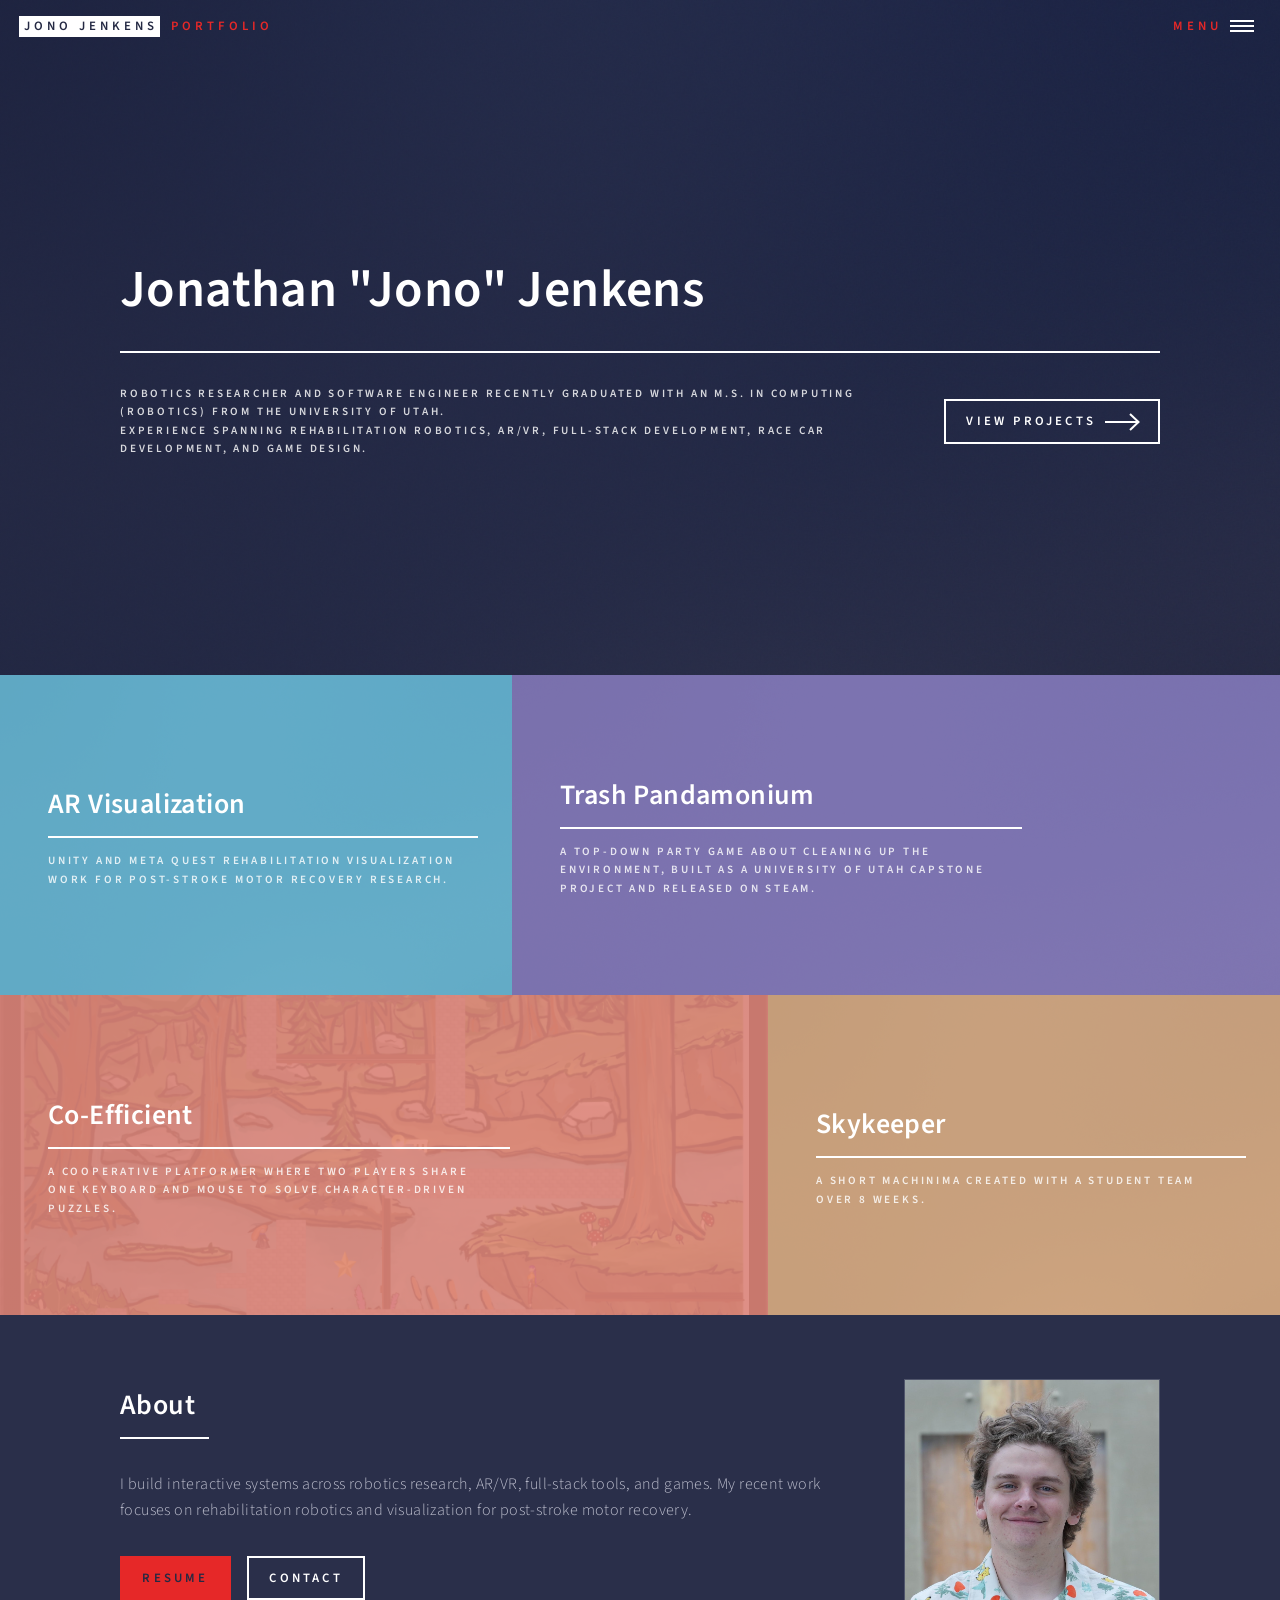
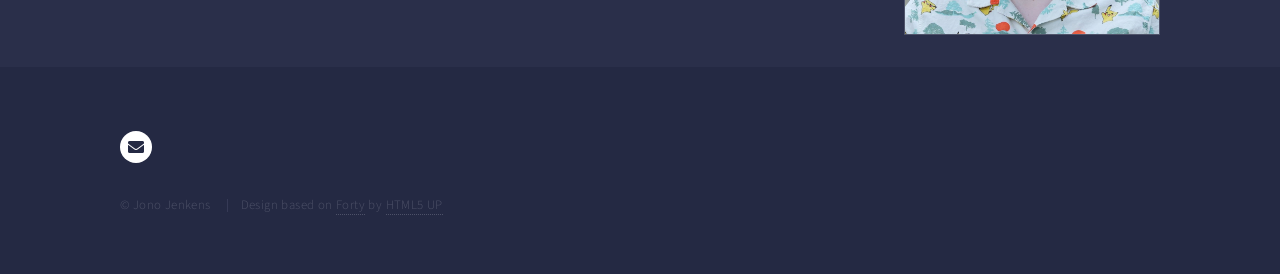
==== index.html @ bcf5986f "Maybe Github Pages will work now" ====
<!DOCTYPE HTML>
<!--
    Forty by HTML5 UP
    html5up.net | @ajlkn
    Free for personal and commercial use under the CCA 3.0 license (html5up.net/license)
-->
<html>
    <head>
        <title>Jono Jenkens</title>
        <meta charset="utf-8" />
        <meta name="viewport" content="width=device-width, initial-scale=1, user-scalable=no" />
        <link rel="stylesheet" href="assets/css/main.css" />
        <link rel="stylesheet" href="css/style.css" />
        <noscript><link rel="stylesheet" href="assets/css/noscript.css" /></noscript>
    </head>
    <body class="is-preload">
        <div id="wrapper">
            <div data-include="partials/header.html" data-header-class="alt"></div>

            <section id="banner" class="major">
                <div class="inner">
                    <header class="major">
                        <h1>Jonathan "Jono" Jenkens</h1>
                    </header>
                    <div class="content">
                        <p>
                            Robotics researcher and software engineer recently graduated with an M.S. in Computing (Robotics) from the University of Utah.<br />
                            Experience spanning rehabilitation robotics, AR/VR, full-stack development, race car development, and game design.
                        </p>
                        <ul class="actions">
                            <li><a href="#one" class="button next scrolly">View Projects</a></li>
                        </ul>
                    </div>
                </div>
            </section>

            <div id="main">
                <section id="one" class="tiles">
                    <article>
                        <span class="image">
                            <img src="images/banner.jpg" alt="" />
                        </span>
                        <header class="major">
                            <h3><a href="projects/ar-visualization.html" class="link">AR Visualization</a></h3>
                            <p>Unity and Meta Quest rehabilitation visualization work for post-stroke motor recovery research.</p>
                        </header>
                    </article>
                    <article>
                        <span class="image">
                            <img src="images/banner.jpg" alt="" />
                        </span>
                        <header class="major">
                            <h3><a href="projects/trash-pandamonium.html" class="link">Trash Pandamonium</a></h3>
                            <p>A top-down party game about cleaning up the environment, built as a University of Utah capstone project and released on Steam.</p>
                        </header>
                    </article>
                    <article>
                        <span class="image">
                            <img src="images/projects/coefficient/forest_level.png" alt="" />
                        </span>
                        <header class="major">
                            <h3><a href="projects/co-efficient.html" class="link">Co-Efficient</a></h3>
                            <p>A cooperative platformer where two players share one keyboard and mouse to solve character-driven puzzles.</p>
                        </header>
                    </article>
                    <article>
                        <span class="image">
                            <img src="images/banner.jpg" alt="" />
                        </span>
                        <header class="major">
                            <h3><a href="projects/skykeeper.html" class="link">Skykeeper</a></h3>
                            <p>A short machinima created with a student team over 8 weeks.</p>
                        </header>
                    </article>
                </section>

                <section id="two">
                    <div class="inner">
                        <div class="about-intro">
                            <div>
                                <header class="major">
                                    <h2>About</h2>
                                </header>
                                <p>
                                    I build interactive systems across robotics research, AR/VR, full-stack tools, and games.
                                    My recent work focuses on rehabilitation robotics and visualization for post-stroke motor recovery.
                                </p>
                                <ul class="actions">
                                    <li><a href="resume.html" class="button primary">Resume</a></li>
                                    <li><a href="mailto:jono@jenkens.us" class="button">Contact</a></li>
                                </ul>
                            </div>
                            <span class="about-photo">
                                <img src="images/headshot.jpg" alt="Jonathan Jono Jenkens" />
                            </span>
                        </div>
                    </div>
                </section>
            </div>

            <div data-include="partials/footer.html"></div>
        </div>

        <script src="js/includes.js"></script>
    </body>
</html>
---- assets/css/main.css ----
@import url(fontawesome-all.min.css);
@import url("https://fonts.googleapis.com/css?family=Source+Sans+Pro:300,300italic,600,600italic");

/*
	Forty by HTML5 UP
	html5up.net | @ajlkn
	Free for personal and commercial use under the CCA 3.0 license (html5up.net/license)
*/

html, body, div, span, applet, object,
iframe, h1, h2, h3, h4, h5, h6, p, blockquote,
pre, a, abbr, acronym, address, big, cite,
code, del, dfn, em, img, ins, kbd, q, s, samp,
small, strike, strong, sub, sup, tt, var, b,
u, i, center, dl, dt, dd, ol, ul, li, fieldset,
form, label, legend, table, caption, tbody,
tfoot, thead, tr, th, td, article, aside,
canvas, details, embed, figure, figcaption,
footer, header, hgroup, menu, nav, output, ruby,
section, summary, time, mark, audio, video {
	margin: 0;
	padding: 0;
	border: 0;
	font-size: 100%;
	font: inherit;
	vertical-align: baseline;}

article, aside, details, figcaption, figure,
footer, header, hgroup, menu, nav, section {
	display: block;}

body {
	line-height: 1;
}

ol, ul {
	list-style: none;
}

blockquote, q {
	quotes: none;
}

	blockquote:before, blockquote:after, q:before, q:after {
		content: '';
		content: none;
	}

table {
	border-collapse: collapse;
	border-spacing: 0;
}

body {
	-webkit-text-size-adjust: none;
}

mark {
	background-color: transparent;
	color: inherit;
}

input::-moz-focus-inner {
	border: 0;
	padding: 0;
}

input, select, textarea {
	-moz-appearance: none;
	-webkit-appearance: none;
	-ms-appearance: none;
	appearance: none;
}

/* Basic */

	@-ms-viewport {
		width: device-width;
	}

	body {
		-ms-overflow-style: scrollbar;
	}

	@media screen and (max-width: 480px) {

		html, body {
			min-width: 320px;
		}

	}

	html {
		box-sizing: border-box;
	}

	*, *:before, *:after {
		box-sizing: inherit;
	}

	body {
		background: #242943;
	}

		body.is-preload *, body.is-preload *:before, body.is-preload *:after {
			-moz-animation: none !important;
			-webkit-animation: none !important;
			-ms-animation: none !important;
			animation: none !important;
			-moz-transition: none !important;
			-webkit-transition: none !important;
			-ms-transition: none !important;
			transition: none !important;
		}

/* Type */

	body, input, select, textarea {
		color: #ffffff;
		font-family: "Source Sans Pro", Helvetica, sans-serif;
		font-size: 17pt;
		font-weight: 300;
		letter-spacing: 0.025em;
		line-height: 1.65;
	}

		@media screen and (max-width: 1680px) {

			body, input, select, textarea {
				font-size: 14pt;
			}

		}

		@media screen and (max-width: 1280px) {

			body, input, select, textarea {
				font-size: 12pt;
			}

		}

		@media screen and (max-width: 360px) {

			body, input, select, textarea {
				font-size: 11pt;
			}

		}

	a {
		-moz-transition: color 0.2s ease-in-out, border-bottom-color 0.2s ease-in-out;
		-webkit-transition: color 0.2s ease-in-out, border-bottom-color 0.2s ease-in-out;
		-ms-transition: color 0.2s ease-in-out, border-bottom-color 0.2s ease-in-out;
		transition: color 0.2s ease-in-out, border-bottom-color 0.2s ease-in-out;
		border-bottom: dotted 1px;
		color: inherit;
		text-decoration: none;
	}

		a:hover {
			border-bottom-color: transparent;
			color: #9bf1ff !important;
		}

		a:active {
			color: #53e3fb !important;
		}

	strong, b {
		color: #ffffff;
		font-weight: 600;
	}

	em, i {
		font-style: italic;
	}

	p {
		margin: 0 0 2em 0;
	}

	h1, h2, h3, h4, h5, h6 {
		color: #ffffff;
		font-weight: 600;
		line-height: 1.65;
		margin: 0 0 1em 0;
	}

		h1 a, h2 a, h3 a, h4 a, h5 a, h6 a {
			color: inherit;
			border-bottom: 0;
		}

	h1 {
		font-size: 2.5em;
	}

	h2 {
		font-size: 1.75em;
	}

	h3 {
		font-size: 1.35em;
	}

	h4 {
		font-size: 1.1em;
	}

	h5 {
		font-size: 0.9em;
	}

	h6 {
		font-size: 0.7em;
	}

	@media screen and (max-width: 736px) {

		h1 {
			font-size: 2em;
		}

		h2 {
			font-size: 1.5em;
		}

		h3 {
			font-size: 1.25em;
		}

	}

	sub {
		font-size: 0.8em;
		position: relative;
		top: 0.5em;
	}

	sup {
		font-size: 0.8em;
		position: relative;
		top: -0.5em;
	}

	blockquote {
		border-left: solid 4px rgba(212, 212, 255, 0.1);
		font-style: italic;
		margin: 0 0 2em 0;
		padding: 0.5em 0 0.5em 2em;
	}

	code {
		background: rgba(212, 212, 255, 0.035);
		font-family: "Courier New", monospace;
		font-size: 0.9em;
		margin: 0 0.25em;
		padding: 0.25em 0.65em;
	}

	pre {
		-webkit-overflow-scrolling: touch;
		font-family: "Courier New", monospace;
		font-size: 0.9em;
		margin: 0 0 2em 0;
	}

		pre code {
			display: block;
			line-height: 1.75;
			padding: 1em 1.5em;
			overflow-x: auto;
		}

	hr {
		border: 0;
		border-bottom: solid 1px rgba(212, 212, 255, 0.1);
		margin: 2em 0;
	}

		hr.major {
			margin: 3em 0;
		}

	.align-left {
		text-align: left;
	}

	.align-center {
		text-align: center;
	}

	.align-right {
		text-align: right;
	}

/* Row */

	.row {
		display: flex;
		flex-wrap: wrap;
		box-sizing: border-box;
		align-items: stretch;
	}

		.row > * {
			box-sizing: border-box;
		}

		.row.gtr-uniform > * > :last-child {
			margin-bottom: 0;
		}

		.row.aln-left {
			justify-content: flex-start;
		}

		.row.aln-center {
			justify-content: center;
		}

		.row.aln-right {
			justify-content: flex-end;
		}

		.row.aln-top {
			align-items: flex-start;
		}

		.row.aln-middle {
			align-items: center;
		}

		.row.aln-bottom {
			align-items: flex-end;
		}

		.row > .imp {
			order: -1;
		}

		.row > .col-1 {
			width: 8.33333%;
		}

		.row > .off-1 {
			margin-left: 8.33333%;
		}

		.row > .col-2 {
			width: 16.66667%;
		}

		.row > .off-2 {
			margin-left: 16.66667%;
		}

		.row > .col-3 {
			width: 25%;
		}

		.row > .off-3 {
			margin-left: 25%;
		}

		.row > .col-4 {
			width: 33.33333%;
		}

		.row > .off-4 {
			margin-left: 33.33333%;
		}

		.row > .col-5 {
			width: 41.66667%;
		}

		.row > .off-5 {
			margin-left: 41.66667%;
		}

		.row > .col-6 {
			width: 50%;
		}

		.row > .off-6 {
			margin-left: 50%;
		}

		.row > .col-7 {
			width: 58.33333%;
		}

		.row > .off-7 {
			margin-left: 58.33333%;
		}

		.row > .col-8 {
			width: 66.66667%;
		}

		.row > .off-8 {
			margin-left: 66.66667%;
		}

		.row > .col-9 {
			width: 75%;
		}

		.row > .off-9 {
			margin-left: 75%;
		}

		.row > .col-10 {
			width: 83.33333%;
		}

		.row > .off-10 {
			margin-left: 83.33333%;
		}

		.row > .col-11 {
			width: 91.66667%;
		}

		.row > .off-11 {
			margin-left: 91.66667%;
		}

		.row > .col-12 {
			width: 100%;
		}

		.row > .off-12 {
			margin-left: 100%;
		}

		.row.gtr-0 {
			margin-top: 0;
			margin-left: 0em;
		}

			.row.gtr-0 > * {
				padding: 0 0 0 0em;
			}

			.row.gtr-0.gtr-uniform {
				margin-top: 0em;
			}

				.row.gtr-0.gtr-uniform > * {
					padding-top: 0em;
				}

		.row.gtr-25 {
			margin-top: 0;
			margin-left: -0.5em;
		}

			.row.gtr-25 > * {
				padding: 0 0 0 0.5em;
			}

			.row.gtr-25.gtr-uniform {
				margin-top: -0.5em;
			}

				.row.gtr-25.gtr-uniform > * {
					padding-top: 0.5em;
				}

		.row.gtr-50 {
			margin-top: 0;
			margin-left: -1em;
		}

			.row.gtr-50 > * {
				padding: 0 0 0 1em;
			}

			.row.gtr-50.gtr-uniform {
				margin-top: -1em;
			}

				.row.gtr-50.gtr-uniform > * {
					padding-top: 1em;
				}

		.row {
			margin-top: 0;
			margin-left: -2em;
		}

			.row > * {
				padding: 0 0 0 2em;
			}

			.row.gtr-uniform {
				margin-top: -2em;
			}

				.row.gtr-uniform > * {
					padding-top: 2em;
				}

		.row.gtr-150 {
			margin-top: 0;
			margin-left: -3em;
		}

			.row.gtr-150 > * {
				padding: 0 0 0 3em;
			}

			.row.gtr-150.gtr-uniform {
				margin-top: -3em;
			}

				.row.gtr-150.gtr-uniform > * {
					padding-top: 3em;
				}

		.row.gtr-200 {
			margin-top: 0;
			margin-left: -4em;
		}

			.row.gtr-200 > * {
				padding: 0 0 0 4em;
			}

			.row.gtr-200.gtr-uniform {
				margin-top: -4em;
			}

				.row.gtr-200.gtr-uniform > * {
					padding-top: 4em;
				}

		@media screen and (max-width: 1680px) {

			.row {
				display: flex;
				flex-wrap: wrap;
				box-sizing: border-box;
				align-items: stretch;
			}

				.row > * {
					box-sizing: border-box;
				}

				.row.gtr-uniform > * > :last-child {
					margin-bottom: 0;
				}

				.row.aln-left {
					justify-content: flex-start;
				}

				.row.aln-center {
					justify-content: center;
				}

				.row.aln-right {
					justify-content: flex-end;
				}

				.row.aln-top {
					align-items: flex-start;
				}

				.row.aln-middle {
					align-items: center;
				}

				.row.aln-bottom {
					align-items: flex-end;
				}

				.row > .imp-xlarge {
					order: -1;
				}

				.row > .col-1-xlarge {
					width: 8.33333%;
				}

				.row > .off-1-xlarge {
					margin-left: 8.33333%;
				}

				.row > .col-2-xlarge {
					width: 16.66667%;
				}

				.row > .off-2-xlarge {
					margin-left: 16.66667%;
				}

				.row > .col-3-xlarge {
					width: 25%;
				}

				.row > .off-3-xlarge {
					margin-left: 25%;
				}

				.row > .col-4-xlarge {
					width: 33.33333%;
				}

				.row > .off-4-xlarge {
					margin-left: 33.33333%;
				}

				.row > .col-5-xlarge {
					width: 41.66667%;
				}

				.row > .off-5-xlarge {
					margin-left: 41.66667%;
				}

				.row > .col-6-xlarge {
					width: 50%;
				}

				.row > .off-6-xlarge {
					margin-left: 50%;
				}

				.row > .col-7-xlarge {
					width: 58.33333%;
				}

				.row > .off-7-xlarge {
					margin-left: 58.33333%;
				}

				.row > .col-8-xlarge {
					width: 66.66667%;
				}

				.row > .off-8-xlarge {
					margin-left: 66.66667%;
				}

				.row > .col-9-xlarge {
					width: 75%;
				}

				.row > .off-9-xlarge {
					margin-left: 75%;
				}

				.row > .col-10-xlarge {
					width: 83.33333%;
				}

				.row > .off-10-xlarge {
					margin-left: 83.33333%;
				}

				.row > .col-11-xlarge {
					width: 91.66667%;
				}

				.row > .off-11-xlarge {
					margin-left: 91.66667%;
				}

				.row > .col-12-xlarge {
					width: 100%;
				}

				.row > .off-12-xlarge {
					margin-left: 100%;
				}

				.row.gtr-0 {
					margin-top: 0;
					margin-left: 0em;
				}

					.row.gtr-0 > * {
						padding: 0 0 0 0em;
					}

					.row.gtr-0.gtr-uniform {
						margin-top: 0em;
					}

						.row.gtr-0.gtr-uniform > * {
							padding-top: 0em;
						}

				.row.gtr-25 {
					margin-top: 0;
					margin-left: -0.5em;
				}

					.row.gtr-25 > * {
						padding: 0 0 0 0.5em;
					}

					.row.gtr-25.gtr-uniform {
						margin-top: -0.5em;
					}

						.row.gtr-25.gtr-uniform > * {
							padding-top: 0.5em;
						}

				.row.gtr-50 {
					margin-top: 0;
					margin-left: -1em;
				}

					.row.gtr-50 > * {
						padding: 0 0 0 1em;
					}

					.row.gtr-50.gtr-uniform {
						margin-top: -1em;
					}

						.row.gtr-50.gtr-uniform > * {
							padding-top: 1em;
						}

				.row {
					margin-top: 0;
					margin-left: -2em;
				}

					.row > * {
						padding: 0 0 0 2em;
					}

					.row.gtr-uniform {
						margin-top: -2em;
					}

						.row.gtr-uniform > * {
							padding-top: 2em;
						}

				.row.gtr-150 {
					margin-top: 0;
					margin-left: -3em;
				}

					.row.gtr-150 > * {
						padding: 0 0 0 3em;
					}

					.row.gtr-150.gtr-uniform {
						margin-top: -3em;
					}

						.row.gtr-150.gtr-uniform > * {
							padding-top: 3em;
						}

				.row.gtr-200 {
					margin-top: 0;
					margin-left: -4em;
				}

					.row.gtr-200 > * {
						padding: 0 0 0 4em;
					}

					.row.gtr-200.gtr-uniform {
						margin-top: -4em;
					}

						.row.gtr-200.gtr-uniform > * {
							padding-top: 4em;
						}

		}

		@media screen and (max-width: 1280px) {

			.row {
				display: flex;
				flex-wrap: wrap;
				box-sizing: border-box;
				align-items: stretch;
			}

				.row > * {
					box-sizing: border-box;
				}

				.row.gtr-uniform > * > :last-child {
					margin-bottom: 0;
				}

				.row.aln-left {
					justify-content: flex-start;
				}

				.row.aln-center {
					justify-content: center;
				}

				.row.aln-right {
					justify-content: flex-end;
				}

				.row.aln-top {
					align-items: flex-start;
				}

				.row.aln-middle {
					align-items: center;
				}

				.row.aln-bottom {
					align-items: flex-end;
				}

				.row > .imp-large {
					order: -1;
				}

				.row > .col-1-large {
					width: 8.33333%;
				}

				.row > .off-1-large {
					margin-left: 8.33333%;
				}

				.row > .col-2-large {
					width: 16.66667%;
				}

				.row > .off-2-large {
					margin-left: 16.66667%;
				}

				.row > .col-3-large {
					width: 25%;
				}

				.row > .off-3-large {
					margin-left: 25%;
				}

				.row > .col-4-large {
					width: 33.33333%;
				}

				.row > .off-4-large {
					margin-left: 33.33333%;
				}

				.row > .col-5-large {
					width: 41.66667%;
				}

				.row > .off-5-large {
					margin-left: 41.66667%;
				}

				.row > .col-6-large {
					width: 50%;
				}

				.row > .off-6-large {
					margin-left: 50%;
				}

				.row > .col-7-large {
					width: 58.33333%;
				}

				.row > .off-7-large {
					margin-left: 58.33333%;
				}

				.row > .col-8-large {
					width: 66.66667%;
				}

				.row > .off-8-large {
					margin-left: 66.66667%;
				}

				.row > .col-9-large {
					width: 75%;
				}

				.row > .off-9-large {
					margin-left: 75%;
				}

				.row > .col-10-large {
					width: 83.33333%;
				}

				.row > .off-10-large {
					margin-left: 83.33333%;
				}

				.row > .col-11-large {
					width: 91.66667%;
				}

				.row > .off-11-large {
					margin-left: 91.66667%;
				}

				.row > .col-12-large {
					width: 100%;
				}

				.row > .off-12-large {
					margin-left: 100%;
				}

				.row.gtr-0 {
					margin-top: 0;
					margin-left: 0em;
				}

					.row.gtr-0 > * {
						padding: 0 0 0 0em;
					}

					.row.gtr-0.gtr-uniform {
						margin-top: 0em;
					}

						.row.gtr-0.gtr-uniform > * {
							padding-top: 0em;
						}

				.row.gtr-25 {
					margin-top: 0;
					margin-left: -0.375em;
				}

					.row.gtr-25 > * {
						padding: 0 0 0 0.375em;
					}

					.row.gtr-25.gtr-uniform {
						margin-top: -0.375em;
					}

						.row.gtr-25.gtr-uniform > * {
							padding-top: 0.375em;
						}

				.row.gtr-50 {
					margin-top: 0;
					margin-left: -0.75em;
				}

					.row.gtr-50 > * {
						padding: 0 0 0 0.75em;
					}

					.row.gtr-50.gtr-uniform {
						margin-top: -0.75em;
					}

						.row.gtr-50.gtr-uniform > * {
							padding-top: 0.75em;
						}

				.row {
					margin-top: 0;
					margin-left: -1.5em;
				}

					.row > * {
						padding: 0 0 0 1.5em;
					}

					.row.gtr-uniform {
						margin-top: -1.5em;
					}

						.row.gtr-uniform > * {
							padding-top: 1.5em;
						}

				.row.gtr-150 {
					margin-top: 0;
					margin-left: -2.25em;
				}

					.row.gtr-150 > * {
						padding: 0 0 0 2.25em;
					}

					.row.gtr-150.gtr-uniform {
						margin-top: -2.25em;
					}

						.row.gtr-150.gtr-uniform > * {
							padding-top: 2.25em;
						}

				.row.gtr-200 {
					margin-top: 0;
					margin-left: -3em;
				}

					.row.gtr-200 > * {
						padding: 0 0 0 3em;
					}

					.row.gtr-200.gtr-uniform {
						margin-top: -3em;
					}

						.row.gtr-200.gtr-uniform > * {
							padding-top: 3em;
						}

		}

		@media screen and (max-width: 980px) {

			.row {
				display: flex;
				flex-wrap: wrap;
				box-sizing: border-box;
				align-items: stretch;
			}

				.row > * {
					box-sizing: border-box;
				}

				.row.gtr-uniform > * > :last-child {
					margin-bottom: 0;
				}

				.row.aln-left {
					justify-content: flex-start;
				}

				.row.aln-center {
					justify-content: center;
				}

				.row.aln-right {
					justify-content: flex-end;
				}

				.row.aln-top {
					align-items: flex-start;
				}

				.row.aln-middle {
					align-items: center;
				}

				.row.aln-bottom {
					align-items: flex-end;
				}

				.row > .imp-medium {
					order: -1;
				}

				.row > .col-1-medium {
					width: 8.33333%;
				}

				.row > .off-1-medium {
					margin-left: 8.33333%;
				}

				.row > .col-2-medium {
					width: 16.66667%;
				}

				.row > .off-2-medium {
					margin-left: 16.66667%;
				}

				.row > .col-3-medium {
					width: 25%;
				}

				.row > .off-3-medium {
					margin-left: 25%;
				}

				.row > .col-4-medium {
					width: 33.33333%;
				}

				.row > .off-4-medium {
					margin-left: 33.33333%;
				}

				.row > .col-5-medium {
					width: 41.66667%;
				}

				.row > .off-5-medium {
					margin-left: 41.66667%;
				}

				.row > .col-6-medium {
					width: 50%;
				}

				.row > .off-6-medium {
					margin-left: 50%;
				}

				.row > .col-7-medium {
					width: 58.33333%;
				}

				.row > .off-7-medium {
					margin-left: 58.33333%;
				}

				.row > .col-8-medium {
					width: 66.66667%;
				}

				.row > .off-8-medium {
					margin-left: 66.66667%;
				}

				.row > .col-9-medium {
					width: 75%;
				}

				.row > .off-9-medium {
					margin-left: 75%;
				}

				.row > .col-10-medium {
					width: 83.33333%;
				}

				.row > .off-10-medium {
					margin-left: 83.33333%;
				}

				.row > .col-11-medium {
					width: 91.66667%;
				}

				.row > .off-11-medium {
					margin-left: 91.66667%;
				}

				.row > .col-12-medium {
					width: 100%;
				}

				.row > .off-12-medium {
					margin-left: 100%;
				}

				.row.gtr-0 {
					margin-top: 0;
					margin-left: 0em;
				}

					.row.gtr-0 > * {
						padding: 0 0 0 0em;
					}

					.row.gtr-0.gtr-uniform {
						margin-top: 0em;
					}

						.row.gtr-0.gtr-uniform > * {
							padding-top: 0em;
						}

				.row.gtr-25 {
					margin-top: 0;
					margin-left: -0.375em;
				}

					.row.gtr-25 > * {
						padding: 0 0 0 0.375em;
					}

					.row.gtr-25.gtr-uniform {
						margin-top: -0.375em;
					}

						.row.gtr-25.gtr-uniform > * {
							padding-top: 0.375em;
						}

				.row.gtr-50 {
					margin-top: 0;
					margin-left: -0.75em;
				}

					.row.gtr-50 > * {
						padding: 0 0 0 0.75em;
					}

					.row.gtr-50.gtr-uniform {
						margin-top: -0.75em;
					}

						.row.gtr-50.gtr-uniform > * {
							padding-top: 0.75em;
						}

				.row {
					margin-top: 0;
					margin-left: -1.5em;
				}

					.row > * {
						padding: 0 0 0 1.5em;
					}

					.row.gtr-uniform {
						margin-top: -1.5em;
					}

						.row.gtr-uniform > * {
							padding-top: 1.5em;
						}

				.row.gtr-150 {
					margin-top: 0;
					margin-left: -2.25em;
				}

					.row.gtr-150 > * {
						padding: 0 0 0 2.25em;
					}

					.row.gtr-150.gtr-uniform {
						margin-top: -2.25em;
					}

						.row.gtr-150.gtr-uniform > * {
							padding-top: 2.25em;
						}

				.row.gtr-200 {
					margin-top: 0;
					margin-left: -3em;
				}

					.row.gtr-200 > * {
						padding: 0 0 0 3em;
					}

					.row.gtr-200.gtr-uniform {
						margin-top: -3em;
					}

						.row.gtr-200.gtr-uniform > * {
							padding-top: 3em;
						}

		}

		@media screen and (max-width: 736px) {

			.row {
				display: flex;
				flex-wrap: wrap;
				box-sizing: border-box;
				align-items: stretch;
			}

				.row > * {
					box-sizing: border-box;
				}

				.row.gtr-uniform > * > :last-child {
					margin-bottom: 0;
				}

				.row.aln-left {
					justify-content: flex-start;
				}

				.row.aln-center {
					justify-content: center;
				}

				.row.aln-right {
					justify-content: flex-end;
				}

				.row.aln-top {
					align-items: flex-start;
				}

				.row.aln-middle {
					align-items: center;
				}

				.row.aln-bottom {
					align-items: flex-end;
				}

				.row > .imp-small {
					order: -1;
				}

				.row > .col-1-small {
					width: 8.33333%;
				}

				.row > .off-1-small {
					margin-left: 8.33333%;
				}

				.row > .col-2-small {
					width: 16.66667%;
				}

				.row > .off-2-small {
					margin-left: 16.66667%;
				}

				.row > .col-3-small {
					width: 25%;
				}

				.row > .off-3-small {
					margin-left: 25%;
				}

				.row > .col-4-small {
					width: 33.33333%;
				}

				.row > .off-4-small {
					margin-left: 33.33333%;
				}

				.row > .col-5-small {
					width: 41.66667%;
				}

				.row > .off-5-small {
					margin-left: 41.66667%;
				}

				.row > .col-6-small {
					width: 50%;
				}

				.row > .off-6-small {
					margin-left: 50%;
				}

				.row > .col-7-small {
					width: 58.33333%;
				}

				.row > .off-7-small {
					margin-left: 58.33333%;
				}

				.row > .col-8-small {
					width: 66.66667%;
				}

				.row > .off-8-small {
					margin-left: 66.66667%;
				}

				.row > .col-9-small {
					width: 75%;
				}

				.row > .off-9-small {
					margin-left: 75%;
				}

				.row > .col-10-small {
					width: 83.33333%;
				}

				.row > .off-10-small {
					margin-left: 83.33333%;
				}

				.row > .col-11-small {
					width: 91.66667%;
				}

				.row > .off-11-small {
					margin-left: 91.66667%;
				}

				.row > .col-12-small {
					width: 100%;
				}

				.row > .off-12-small {
					margin-left: 100%;
				}

				.row.gtr-0 {
					margin-top: 0;
					margin-left: 0em;
				}

					.row.gtr-0 > * {
						padding: 0 0 0 0em;
					}

					.row.gtr-0.gtr-uniform {
						margin-top: 0em;
					}

						.row.gtr-0.gtr-uniform > * {
							padding-top: 0em;
						}

				.row.gtr-25 {
					margin-top: 0;
					margin-left: -0.3125em;
				}

					.row.gtr-25 > * {
						padding: 0 0 0 0.3125em;
					}

					.row.gtr-25.gtr-uniform {
						margin-top: -0.3125em;
					}

						.row.gtr-25.gtr-uniform > * {
							padding-top: 0.3125em;
						}

				.row.gtr-50 {
					margin-top: 0;
					margin-left: -0.625em;
				}

					.row.gtr-50 > * {
						padding: 0 0 0 0.625em;
					}

					.row.gtr-50.gtr-uniform {
						margin-top: -0.625em;
					}

						.row.gtr-50.gtr-uniform > * {
							padding-top: 0.625em;
						}

				.row {
					margin-top: 0;
					margin-left: -1.25em;
				}

					.row > * {
						padding: 0 0 0 1.25em;
					}

					.row.gtr-uniform {
						margin-top: -1.25em;
					}

						.row.gtr-uniform > * {
							padding-top: 1.25em;
						}

				.row.gtr-150 {
					margin-top: 0;
					margin-left: -1.875em;
				}

					.row.gtr-150 > * {
						padding: 0 0 0 1.875em;
					}

					.row.gtr-150.gtr-uniform {
						margin-top: -1.875em;
					}

						.row.gtr-150.gtr-uniform > * {
							padding-top: 1.875em;
						}

				.row.gtr-200 {
					margin-top: 0;
					margin-left: -2.5em;
				}

					.row.gtr-200 > * {
						padding: 0 0 0 2.5em;
					}

					.row.gtr-200.gtr-uniform {
						margin-top: -2.5em;
					}

						.row.gtr-200.gtr-uniform > * {
							padding-top: 2.5em;
						}

		}

		@media screen and (max-width: 480px) {

			.row {
				display: flex;
				flex-wrap: wrap;
				box-sizing: border-box;
				align-items: stretch;
			}

				.row > * {
					box-sizing: border-box;
				}

				.row.gtr-uniform > * > :last-child {
					margin-bottom: 0;
				}

				.row.aln-left {
					justify-content: flex-start;
				}

				.row.aln-center {
					justify-content: center;
				}

				.row.aln-right {
					justify-content: flex-end;
				}

				.row.aln-top {
					align-items: flex-start;
				}

				.row.aln-middle {
					align-items: center;
				}

				.row.aln-bottom {
					align-items: flex-end;
				}

				.row > .imp-xsmall {
					order: -1;
				}

				.row > .col-1-xsmall {
					width: 8.33333%;
				}

				.row > .off-1-xsmall {
					margin-left: 8.33333%;
				}

				.row > .col-2-xsmall {
					width: 16.66667%;
				}

				.row > .off-2-xsmall {
					margin-left: 16.66667%;
				}

				.row > .col-3-xsmall {
					width: 25%;
				}

				.row > .off-3-xsmall {
					margin-left: 25%;
				}

				.row > .col-4-xsmall {
					width: 33.33333%;
				}

				.row > .off-4-xsmall {
					margin-left: 33.33333%;
				}

				.row > .col-5-xsmall {
					width: 41.66667%;
				}

				.row > .off-5-xsmall {
					margin-left: 41.66667%;
				}

				.row > .col-6-xsmall {
					width: 50%;
				}

				.row > .off-6-xsmall {
					margin-left: 50%;
				}

				.row > .col-7-xsmall {
					width: 58.33333%;
				}

				.row > .off-7-xsmall {
					margin-left: 58.33333%;
				}

				.row > .col-8-xsmall {
					width: 66.66667%;
				}

				.row > .off-8-xsmall {
					margin-left: 66.66667%;
				}

				.row > .col-9-xsmall {
					width: 75%;
				}

				.row > .off-9-xsmall {
					margin-left: 75%;
				}

				.row > .col-10-xsmall {
					width: 83.33333%;
				}

				.row > .off-10-xsmall {
					margin-left: 83.33333%;
				}

				.row > .col-11-xsmall {
					width: 91.66667%;
				}

				.row > .off-11-xsmall {
					margin-left: 91.66667%;
				}

				.row > .col-12-xsmall {
					width: 100%;
				}

				.row > .off-12-xsmall {
					margin-left: 100%;
				}

				.row.gtr-0 {
					margin-top: 0;
					margin-left: 0em;
				}

					.row.gtr-0 > * {
						padding: 0 0 0 0em;
					}

					.row.gtr-0.gtr-uniform {
						margin-top: 0em;
					}

						.row.gtr-0.gtr-uniform > * {
							padding-top: 0em;
						}

				.row.gtr-25 {
					margin-top: 0;
					margin-left: -0.3125em;
				}

					.row.gtr-25 > * {
						padding: 0 0 0 0.3125em;
					}

					.row.gtr-25.gtr-uniform {
						margin-top: -0.3125em;
					}

						.row.gtr-25.gtr-uniform > * {
							padding-top: 0.3125em;
						}

				.row.gtr-50 {
					margin-top: 0;
					margin-left: -0.625em;
				}

					.row.gtr-50 > * {
						padding: 0 0 0 0.625em;
					}

					.row.gtr-50.gtr-uniform {
						margin-top: -0.625em;
					}

						.row.gtr-50.gtr-uniform > * {
							padding-top: 0.625em;
						}

				.row {
					margin-top: 0;
					margin-left: -1.25em;
				}

					.row > * {
						padding: 0 0 0 1.25em;
					}

					.row.gtr-uniform {
						margin-top: -1.25em;
					}

						.row.gtr-uniform > * {
							padding-top: 1.25em;
						}

				.row.gtr-150 {
					margin-top: 0;
					margin-left: -1.875em;
				}

					.row.gtr-150 > * {
						padding: 0 0 0 1.875em;
					}

					.row.gtr-150.gtr-uniform {
						margin-top: -1.875em;
					}

						.row.gtr-150.gtr-uniform > * {
							padding-top: 1.875em;
						}

				.row.gtr-200 {
					margin-top: 0;
					margin-left: -2.5em;
				}

					.row.gtr-200 > * {
						padding: 0 0 0 2.5em;
					}

					.row.gtr-200.gtr-uniform {
						margin-top: -2.5em;
					}

						.row.gtr-200.gtr-uniform > * {
							padding-top: 2.5em;
						}

		}

/* Section/Article */

	section.special, article.special {
		text-align: center;
	}

	header.major {
		width: -moz-max-content;
		width: -webkit-max-content;
		width: -ms-max-content;
		width: max-content;
		margin-bottom: 2em;
	}

		header.major > :first-child {
			margin-bottom: 0;
			width: calc(100% + 0.5em);
		}

			header.major > :first-child:after {
				content: '';
				background-color: #ffffff;
				display: block;
				height: 2px;
				margin: 0.325em 0 0.5em 0;
				width: 100%;
			}

		header.major > p {
			font-size: 0.7em;
			font-weight: 600;
			letter-spacing: 0.25em;
			margin-bottom: 0;
			text-transform: uppercase;
		}

		body.is-ie header.major > :first-child:after {
			max-width: 9em;
		}

		body.is-ie header.major > h1:after {
			max-width: 100% !important;
		}

	@media screen and (max-width: 736px) {

		header.major > p br {
			display: none;
		}

	}

/* Form */

	form {
		margin: 0 0 2em 0;
	}

		form > :last-child {
			margin-bottom: 0;
		}

		form > .fields {
			display: -moz-flex;
			display: -webkit-flex;
			display: -ms-flex;
			display: flex;
			-moz-flex-wrap: wrap;
			-webkit-flex-wrap: wrap;
			-ms-flex-wrap: wrap;
			flex-wrap: wrap;
			width: calc(100% + 3em);
			margin: -1.5em 0 2em -1.5em;
		}

			form > .fields > .field {
				-moz-flex-grow: 0;
				-webkit-flex-grow: 0;
				-ms-flex-grow: 0;
				flex-grow: 0;
				-moz-flex-shrink: 0;
				-webkit-flex-shrink: 0;
				-ms-flex-shrink: 0;
				flex-shrink: 0;
				padding: 1.5em 0 0 1.5em;
				width: calc(100% - 1.5em);
			}

				form > .fields > .field.half {
					width: calc(50% - 0.75em);
				}

				form > .fields > .field.third {
					width: calc(100%/3 - 0.5em);
				}

				form > .fields > .field.quarter {
					width: calc(25% - 0.375em);
				}

		@media screen and (max-width: 480px) {

			form > .fields {
				width: calc(100% + 3em);
				margin: -1.5em 0 2em -1.5em;
			}

				form > .fields > .field {
					padding: 1.5em 0 0 1.5em;
					width: calc(100% - 1.5em);
				}

					form > .fields > .field.half {
						width: calc(100% - 1.5em);
					}

					form > .fields > .field.third {
						width: calc(100% - 1.5em);
					}

					form > .fields > .field.quarter {
						width: calc(100% - 1.5em);
					}

		}

	label {
		color: #ffffff;
		display: block;
		font-size: 0.8em;
		font-weight: 600;
		letter-spacing: 0.25em;
		margin: 0 0 1em 0;
		text-transform: uppercase;
	}

	input[type="text"],
	input[type="password"],
	input[type="email"],
	input[type="tel"],
	input[type="search"],
	input[type="url"],
	select,
	textarea {
		-moz-appearance: none;
		-webkit-appearance: none;
		-ms-appearance: none;
		appearance: none;
		background: rgba(212, 212, 255, 0.035);
		border: none;
		border-radius: 0;
		color: inherit;
		display: block;
		outline: 0;
		padding: 0 1em;
		text-decoration: none;
		width: 100%;
	}

		input[type="text"]:invalid,
		input[type="password"]:invalid,
		input[type="email"]:invalid,
		input[type="tel"]:invalid,
		input[type="search"]:invalid,
		input[type="url"]:invalid,
		select:invalid,
		textarea:invalid {
			box-shadow: none;
		}

		input[type="text"]:focus,
		input[type="password"]:focus,
		input[type="email"]:focus,
		input[type="tel"]:focus,
		input[type="search"]:focus,
		input[type="url"]:focus,
		select:focus,
		textarea:focus {
			border-color: #9bf1ff;
			box-shadow: 0 0 0 2px #9bf1ff;
		}

	select {
		background-image: url("data:image/svg+xml;charset=utf8,%3Csvg xmlns='http://www.w3.org/2000/svg' width='40' height='40' preserveAspectRatio='none' viewBox='0 0 40 40'%3E%3Cpath d='M9.4,12.3l10.4,10.4l10.4-10.4c0.2-0.2,0.5-0.4,0.9-0.4c0.3,0,0.6,0.1,0.9,0.4l3.3,3.3c0.2,0.2,0.4,0.5,0.4,0.9 c0,0.4-0.1,0.6-0.4,0.9L20.7,31.9c-0.2,0.2-0.5,0.4-0.9,0.4c-0.3,0-0.6-0.1-0.9-0.4L4.3,17.3c-0.2-0.2-0.4-0.5-0.4-0.9 c0-0.4,0.1-0.6,0.4-0.9l3.3-3.3c0.2-0.2,0.5-0.4,0.9-0.4S9.1,12.1,9.4,12.3z' fill='rgba(212, 212, 255, 0.1)' /%3E%3C/svg%3E");
		background-size: 1.25rem;
		background-repeat: no-repeat;
		background-position: calc(100% - 1rem) center;
		height: 2.75em;
		padding-right: 2.75em;
		text-overflow: ellipsis;
	}

		select option {
			color: #ffffff;
			background: #242943;
		}

		select:focus::-ms-value {
			background-color: transparent;
		}

		select::-ms-expand {
			display: none;
		}

	input[type="text"],
	input[type="password"],
	input[type="email"],
	input[type="tel"],
	input[type="search"],
	input[type="url"],
	select {
		height: 2.75em;
	}

	textarea {
		padding: 0.75em 1em;
	}

	input[type="checkbox"],
	input[type="radio"] {
		-moz-appearance: none;
		-webkit-appearance: none;
		-ms-appearance: none;
		appearance: none;
		display: block;
		float: left;
		margin-right: -2em;
		opacity: 0;
		width: 1em;
		z-index: -1;
	}

		input[type="checkbox"] + label,
		input[type="radio"] + label {
			text-decoration: none;
			color: #ffffff;
			cursor: pointer;
			display: inline-block;
			font-weight: 300;
			padding-left: 2.65em;
			padding-right: 0.75em;
			position: relative;
		}

			input[type="checkbox"] + label:before,
			input[type="radio"] + label:before {
				-moz-osx-font-smoothing: grayscale;
				-webkit-font-smoothing: antialiased;
				display: inline-block;
				font-style: normal;
				font-variant: normal;
				text-rendering: auto;
				line-height: 1;
				text-transform: none !important;
				font-family: 'Font Awesome 5 Free';
				font-weight: 900;
			}

			input[type="checkbox"] + label:before,
			input[type="radio"] + label:before {
				background: rgba(212, 212, 255, 0.035);
				content: '';
				display: inline-block;
				font-size: 0.8em;
				height: 2.0625em;
				left: 0;
				letter-spacing: 0;
				line-height: 2.0625em;
				position: absolute;
				text-align: center;
				top: 0;
				width: 2.0625em;
			}

		input[type="checkbox"]:checked + label:before,
		input[type="radio"]:checked + label:before {
			background: #ffffff;
			border-color: #9bf1ff;
			content: '\f00c';
			color: #242943;
		}

		input[type="checkbox"]:focus + label:before,
		input[type="radio"]:focus + label:before {
			box-shadow: 0 0 0 2px #9bf1ff;
		}

	input[type="radio"] + label:before {
		border-radius: 100%;
	}

	::-webkit-input-placeholder {
		color: rgba(244, 244, 255, 0.2) !important;
		opacity: 1.0;
	}

	:-moz-placeholder {
		color: rgba(244, 244, 255, 0.2) !important;
		opacity: 1.0;
	}

	::-moz-placeholder {
		color: rgba(244, 244, 255, 0.2) !important;
		opacity: 1.0;
	}

	:-ms-input-placeholder {
		color: rgba(244, 244, 255, 0.2) !important;
		opacity: 1.0;
	}

/* Box */

	.box {
		border: solid 1px rgba(212, 212, 255, 0.1);
		margin-bottom: 2em;
		padding: 1.5em;
	}

		.box > :last-child,
		.box > :last-child > :last-child,
		.box > :last-child > :last-child > :last-child {
			margin-bottom: 0;
		}

		.box.alt {
			border: 0;
			border-radius: 0;
			padding: 0;
		}

/* Icon */

	.icon {
		text-decoration: none;
		border-bottom: none;
		position: relative;
	}

		.icon:before {
			-moz-osx-font-smoothing: grayscale;
			-webkit-font-smoothing: antialiased;
			display: inline-block;
			font-style: normal;
			font-variant: normal;
			text-rendering: auto;
			line-height: 1;
			text-transform: none !important;
			font-family: 'Font Awesome 5 Free';
			font-weight: 400;
		}

		.icon > .label {
			display: none;
		}

		.icon:before {
			line-height: inherit;
		}

		.icon.solid:before {
			font-weight: 900;
		}

		.icon.brands:before {
			font-family: 'Font Awesome 5 Brands';
		}

		.icon.alt:before {
			background-color: #ffffff;
			border-radius: 100%;
			color: #242943;
			display: inline-block;
			height: 2em;
			line-height: 2em;
			text-align: center;
			width: 2em;
		}

	a.icon.alt:before {
		-moz-transition: background-color 0.2s ease-in-out;
		-webkit-transition: background-color 0.2s ease-in-out;
		-ms-transition: background-color 0.2s ease-in-out;
		transition: background-color 0.2s ease-in-out;
	}

	a.icon.alt:hover:before {
		background-color: #6fc3df;
	}

	a.icon.alt:active:before {
		background-color: #37a6cb;
	}

/* Image */

	.image {
		border: 0;
		display: inline-block;
		position: relative;
	}

		.image img {
			display: block;
		}

		.image.left, .image.right {
			max-width: 30%;
		}

			.image.left img, .image.right img {
				width: 100%;
			}

		.image.left {
			float: left;
			margin: 0 1.5em 1.25em 0;
			top: 0.25em;
		}

		.image.right {
			float: right;
			margin: 0 0 1.25em 1.5em;
			top: 0.25em;
		}

		.image.fit {
			display: block;
			margin: 0 0 2em 0;
			width: 100%;
		}

			.image.fit img {
				width: 100%;
			}

		.image.main {
			display: block;
			margin: 2.5em 0;
			width: 100%;
		}

			.image.main img {
				width: 100%;
			}

			@media screen and (max-width: 736px) {

				.image.main {
					margin: 1.5em 0;
				}

			}

/* List */

	ol {
		list-style: decimal;
		margin: 0 0 2em 0;
		padding-left: 1.25em;
	}

		ol li {
			padding-left: 0.25em;
		}

	ul {
		list-style: disc;
		margin: 0 0 2em 0;
		padding-left: 1em;
	}

		ul li {
			padding-left: 0.5em;
		}

		ul.alt {
			list-style: none;
			padding-left: 0;
		}

			ul.alt li {
				border-top: solid 1px rgba(212, 212, 255, 0.1);
				padding: 0.5em 0;
			}

				ul.alt li:first-child {
					border-top: 0;
					padding-top: 0;
				}

	dl {
		margin: 0 0 2em 0;
	}

		dl dt {
			display: block;
			font-weight: 600;
			margin: 0 0 1em 0;
		}

		dl dd {
			margin-left: 2em;
		}

/* Actions */

	ul.actions {
		display: -moz-flex;
		display: -webkit-flex;
		display: -ms-flex;
		display: flex;
		cursor: default;
		list-style: none;
		margin-left: -1em;
		padding-left: 0;
	}

		ul.actions li {
			padding: 0 0 0 1em;
			vertical-align: middle;
		}

		ul.actions.special {
			-moz-justify-content: center;
			-webkit-justify-content: center;
			-ms-justify-content: center;
			justify-content: center;
			width: 100%;
			margin-left: 0;
		}

			ul.actions.special li:first-child {
				padding-left: 0;
			}

		ul.actions.stacked {
			-moz-flex-direction: column;
			-webkit-flex-direction: column;
			-ms-flex-direction: column;
			flex-direction: column;
			margin-left: 0;
		}

			ul.actions.stacked li {
				padding: 1.3em 0 0 0;
			}

				ul.actions.stacked li:first-child {
					padding-top: 0;
				}

		ul.actions.fit {
			width: calc(100% + 1em);
		}

			ul.actions.fit li {
				-moz-flex-grow: 1;
				-webkit-flex-grow: 1;
				-ms-flex-grow: 1;
				flex-grow: 1;
				-moz-flex-shrink: 1;
				-webkit-flex-shrink: 1;
				-ms-flex-shrink: 1;
				flex-shrink: 1;
				width: 100%;
			}

				ul.actions.fit li > * {
					width: 100%;
				}

			ul.actions.fit.stacked {
				width: 100%;
			}

/* Icons */

	ul.icons {
		cursor: default;
		list-style: none;
		padding-left: 0;
	}

		ul.icons li {
			display: inline-block;
			padding: 0 1em 0 0;
		}

			ul.icons li:last-child {
				padding-right: 0;
			}

		@media screen and (max-width: 736px) {

			ul.icons li {
				padding: 0 0.75em 0 0;
			}

		}

/* Pagination */

	ul.pagination {
		cursor: default;
		list-style: none;
		padding-left: 0;
	}

		ul.pagination li {
			display: inline-block;
			padding-left: 0;
			vertical-align: middle;
		}

			ul.pagination li > .page {
				-moz-transition: background-color 0.2s ease-in-out, color 0.2s ease-in-out;
				-webkit-transition: background-color 0.2s ease-in-out, color 0.2s ease-in-out;
				-ms-transition: background-color 0.2s ease-in-out, color 0.2s ease-in-out;
				transition: background-color 0.2s ease-in-out, color 0.2s ease-in-out;
				border-bottom: 0;
				display: inline-block;
				font-size: 0.8em;
				font-weight: 600;
				height: 1.5em;
				line-height: 1.5em;
				margin: 0 0.125em;
				min-width: 1.5em;
				padding: 0 0.5em;
				text-align: center;
			}

				ul.pagination li > .page.active {
					background-color: #ffffff;
					color: #242943;
				}

					ul.pagination li > .page.active:hover {
						background-color: #9bf1ff;
						color: #242943 !important;
					}

					ul.pagination li > .page.active:active {
						background-color: #53e3fb;
					}

			ul.pagination li:first-child {
				padding-right: 0.75em;
			}

			ul.pagination li:last-child {
				padding-left: 0.75em;
			}

		@media screen and (max-width: 480px) {

			ul.pagination li:nth-child(n+2):nth-last-child(n+2) {
				display: none;
			}

			ul.pagination li:first-child {
				padding-right: 0;
			}

		}

/* Table */

	.table-wrapper {
		-webkit-overflow-scrolling: touch;
		overflow-x: auto;
	}

	table {
		margin: 0 0 2em 0;
		width: 100%;
	}

		table tbody tr {
			border: solid 1px rgba(212, 212, 255, 0.1);
			border-left: 0;
			border-right: 0;
		}

			table tbody tr:nth-child(2n + 1) {
				background-color: rgba(212, 212, 255, 0.035);
			}

		table td {
			padding: 0.75em 0.75em;
		}

		table th {
			color: #ffffff;
			font-size: 0.9em;
			font-weight: 600;
			padding: 0 0.75em 0.75em 0.75em;
			text-align: left;
		}

		table thead {
			border-bottom: solid 2px rgba(212, 212, 255, 0.1);
		}

		table tfoot {
			border-top: solid 2px rgba(212, 212, 255, 0.1);
		}

		table.alt {
			border-collapse: separate;
		}

			table.alt tbody tr td {
				border: solid 1px rgba(212, 212, 255, 0.1);
				border-left-width: 0;
				border-top-width: 0;
			}

				table.alt tbody tr td:first-child {
					border-left-width: 1px;
				}

			table.alt tbody tr:first-child td {
				border-top-width: 1px;
			}

			table.alt thead {
				border-bottom: 0;
			}

			table.alt tfoot {
				border-top: 0;
			}

/* Button */

	input[type="submit"],
	input[type="reset"],
	input[type="button"],
	button,
	.button {
		-moz-appearance: none;
		-webkit-appearance: none;
		-ms-appearance: none;
		appearance: none;
		-moz-transition: background-color 0.2s ease-in-out, box-shadow 0.2s ease-in-out, color 0.2s ease-in-out;
		-webkit-transition: background-color 0.2s ease-in-out, box-shadow 0.2s ease-in-out, color 0.2s ease-in-out;
		-ms-transition: background-color 0.2s ease-in-out, box-shadow 0.2s ease-in-out, color 0.2s ease-in-out;
		transition: background-color 0.2s ease-in-out, box-shadow 0.2s ease-in-out, color 0.2s ease-in-out;
		background-color: transparent;
		border: 0;
		border-radius: 0;
		box-shadow: inset 0 0 0 2px #ffffff;
		color: #ffffff;
		cursor: pointer;
		display: inline-block;
		font-size: 0.8em;
		font-weight: 600;
		height: 3.5em;
		letter-spacing: 0.25em;
		line-height: 3.5em;
		padding: 0 1.75em;
		text-align: center;
		text-decoration: none;
		text-transform: uppercase;
		white-space: nowrap;
	}

		input[type="submit"]:hover, input[type="submit"]:active,
		input[type="reset"]:hover,
		input[type="reset"]:active,
		input[type="button"]:hover,
		input[type="button"]:active,
		button:hover,
		button:active,
		.button:hover,
		.button:active {
			box-shadow: inset 0 0 0 2px #9bf1ff;
			color: #9bf1ff;
		}

		input[type="submit"]:active,
		input[type="reset"]:active,
		input[type="button"]:active,
		button:active,
		.button:active {
			background-color: rgba(155, 241, 255, 0.1);
			box-shadow: inset 0 0 0 2px #53e3fb;
			color: #53e3fb;
		}

		input[type="submit"].icon:before,
		input[type="reset"].icon:before,
		input[type="button"].icon:before,
		button.icon:before,
		.button.icon:before {
			margin-right: 0.5em;
		}

		input[type="submit"].fit,
		input[type="reset"].fit,
		input[type="button"].fit,
		button.fit,
		.button.fit {
			width: 100%;
		}

		input[type="submit"].small,
		input[type="reset"].small,
		input[type="button"].small,
		button.small,
		.button.small {
			font-size: 0.6em;
		}

		input[type="submit"].large,
		input[type="reset"].large,
		input[type="button"].large,
		button.large,
		.button.large {
			font-size: 1.25em;
			height: 3em;
			line-height: 3em;
		}

		input[type="submit"].next,
		input[type="reset"].next,
		input[type="button"].next,
		button.next,
		.button.next {
			padding-right: 4.5em;
			position: relative;
		}

			input[type="submit"].next:before, input[type="submit"].next:after,
			input[type="reset"].next:before,
			input[type="reset"].next:after,
			input[type="button"].next:before,
			input[type="button"].next:after,
			button.next:before,
			button.next:after,
			.button.next:before,
			.button.next:after {
				-moz-transition: opacity 0.2s ease-in-out;
				-webkit-transition: opacity 0.2s ease-in-out;
				-ms-transition: opacity 0.2s ease-in-out;
				transition: opacity 0.2s ease-in-out;
				background-position: center right;
				background-repeat: no-repeat;
				background-size: 36px 24px;
				content: '';
				display: block;
				height: 100%;
				position: absolute;
				right: 1.5em;
				top: 0;
				vertical-align: middle;
				width: 36px;
			}

			input[type="submit"].next:before,
			input[type="reset"].next:before,
			input[type="button"].next:before,
			button.next:before,
			.button.next:before {
				background-image: url("data:image/svg+xml;charset=utf8,%3Csvg xmlns='http://www.w3.org/2000/svg' xmlns:xlink='http://www.w3.org/1999/xlink' width='36px' height='24px' viewBox='0 0 36 24' zoomAndPan='disable'%3E%3Cstyle%3Eline %7B stroke: %23ffffff%3B stroke-width: 2px%3B %7D%3C/style%3E%3Cline x1='0' y1='12' x2='34' y2='12' /%3E%3Cline x1='25' y1='4' x2='34' y2='12.5' /%3E%3Cline x1='25' y1='20' x2='34' y2='11.5' /%3E%3C/svg%3E");
			}

			input[type="submit"].next:after,
			input[type="reset"].next:after,
			input[type="button"].next:after,
			button.next:after,
			.button.next:after {
				background-image: url("data:image/svg+xml;charset=utf8,%3Csvg xmlns='http://www.w3.org/2000/svg' xmlns:xlink='http://www.w3.org/1999/xlink' width='36px' height='24px' viewBox='0 0 36 24' zoomAndPan='disable'%3E%3Cstyle%3Eline %7B stroke: %239bf1ff%3B stroke-width: 2px%3B %7D%3C/style%3E%3Cline x1='0' y1='12' x2='34' y2='12' /%3E%3Cline x1='25' y1='4' x2='34' y2='12.5' /%3E%3Cline x1='25' y1='20' x2='34' y2='11.5' /%3E%3C/svg%3E");
				opacity: 0;
				z-index: 1;
			}

			input[type="submit"].next:hover:after, input[type="submit"].next:active:after,
			input[type="reset"].next:hover:after,
			input[type="reset"].next:active:after,
			input[type="button"].next:hover:after,
			input[type="button"].next:active:after,
			button.next:hover:after,
			button.next:active:after,
			.button.next:hover:after,
			.button.next:active:after {
				opacity: 1;
			}

			@media screen and (max-width: 1280px) {

				input[type="submit"].next,
				input[type="reset"].next,
				input[type="button"].next,
				button.next,
				.button.next {
					padding-right: 5em;
				}

			}

		input[type="submit"].primary,
		input[type="reset"].primary,
		input[type="button"].primary,
		button.primary,
		.button.primary {
			background-color: #ffffff;
			box-shadow: none;
			color: #242943;
		}

			input[type="submit"].primary:hover, input[type="submit"].primary:active,
			input[type="reset"].primary:hover,
			input[type="reset"].primary:active,
			input[type="button"].primary:hover,
			input[type="button"].primary:active,
			button.primary:hover,
			button.primary:active,
			.button.primary:hover,
			.button.primary:active {
				background-color: #9bf1ff;
				color: #242943 !important;
			}

			input[type="submit"].primary:active,
			input[type="reset"].primary:active,
			input[type="button"].primary:active,
			button.primary:active,
			.button.primary:active {
				background-color: #53e3fb;
			}

		input[type="submit"].disabled, input[type="submit"]:disabled,
		input[type="reset"].disabled,
		input[type="reset"]:disabled,
		input[type="button"].disabled,
		input[type="button"]:disabled,
		button.disabled,
		button:disabled,
		.button.disabled,
		.button:disabled {
			pointer-events: none;
			cursor: default;
			opacity: 0.25;
		}

/* Tiles */

	.tiles {
		display: -moz-flex;
		display: -webkit-flex;
		display: -ms-flex;
		display: flex;
		-moz-flex-wrap: wrap;
		-webkit-flex-wrap: wrap;
		-ms-flex-wrap: wrap;
		flex-wrap: wrap;
		border-top: 0 !important;
	}

		.tiles + * {
			border-top: 0 !important;
		}

		.tiles article {
			-moz-align-items: center;
			-webkit-align-items: center;
			-ms-align-items: center;
			align-items: center;
			display: -moz-flex;
			display: -webkit-flex;
			display: -ms-flex;
			display: flex;
			-moz-transition: -moz-transform 0.25s ease, opacity 0.25s ease, -moz-filter 1s ease, -webkit-filter 1s ease;
			-webkit-transition: -webkit-transform 0.25s ease, opacity 0.25s ease, -webkit-filter 1s ease, -webkit-filter 1s ease;
			-ms-transition: -ms-transform 0.25s ease, opacity 0.25s ease, -ms-filter 1s ease, -webkit-filter 1s ease;
			transition: transform 0.25s ease, opacity 0.25s ease, filter 1s ease, -webkit-filter 1s ease;
			padding: 4em 4em 2em 4em ;
			background-position: center;
			background-repeat: no-repeat;
			background-size: cover;
			cursor: default;
			height: 40vh;
			max-height: 40em;
			min-height: 23em;
			overflow: hidden;
			position: relative;
			width: 40%;
		}

			.tiles article .image {
				display: none;
			}

			.tiles article header {
				position: relative;
				z-index: 3;
			}

			.tiles article h3 {
				font-size: 1.75em;
			}

				.tiles article h3 a:hover {
					color: inherit !important;
				}

			.tiles article .link.primary {
				border: 0;
				height: 100%;
				left: 0;
				position: absolute;
				top: 0;
				width: 100%;
				z-index: 4;
			}

			.tiles article:before {
				-moz-transition: opacity 0.5s ease;
				-webkit-transition: opacity 0.5s ease;
				-ms-transition: opacity 0.5s ease;
				transition: opacity 0.5s ease;
				bottom: 0;
				content: '';
				display: block;
				height: 100%;
				left: 0;
				opacity: 0.85;
				position: absolute;
				width: 100%;
				z-index: 2;
			}

			.tiles article:after {
				background-color: rgba(36, 41, 67, 0.25);
				content: '';
				display: block;
				height: 100%;
				left: 0;
				position: absolute;
				top: 0;
				width: 100%;
				z-index: 1;
			}

			.tiles article:hover:before {
				opacity: 0;
			}

			.tiles article.is-transitioning {
				-moz-transform: scale(0.95);
				-webkit-transform: scale(0.95);
				-ms-transform: scale(0.95);
				transform: scale(0.95);
				-moz-filter: blur(0.5em);
				-webkit-filter: blur(0.5em);
				-ms-filter: blur(0.5em);
				filter: blur(0.5em);
				opacity: 0;
			}

			.tiles article:nth-child(4n - 1), .tiles article:nth-child(4n - 2) {
				width: 60%;
			}

			.tiles article:nth-child(6n - 5):before {
				background-color: #6fc3df;
			}

			.tiles article:nth-child(6n - 4):before {
				background-color: #8d82c4;
			}

			.tiles article:nth-child(6n - 3):before {
				background-color: #ec8d81;
			}

			.tiles article:nth-child(6n - 2):before {
				background-color: #e7b788;
			}

			.tiles article:nth-child(6n - 1):before {
				background-color: #8ea9e8;
			}

			.tiles article:nth-child(6n):before {
				background-color: #87c5a4;
			}

		@media screen and (max-width: 1280px) {

			.tiles article {
				padding: 4em 3em 2em 3em ;
				height: 30vh;
				max-height: 30em;
				min-height: 20em;
			}

		}

		@media screen and (max-width: 980px) {

			.tiles article {
				width: 50% !important;
			}

		}

		@media screen and (max-width: 736px) {

			.tiles article {
				padding: 3em 1.5em 1em 1.5em ;
				height: 16em;
				max-height: none;
				min-height: 0;
			}

				.tiles article h3 {
					font-size: 1.5em;
				}

		}

		@media screen and (max-width: 480px) {

			.tiles {
				display: block;
			}

				.tiles article {
					height: 20em;
					width: 100% !important;
				}

		}

/* Contact Method */

	.contact-method {
		margin: 0 0 2em 0;
		padding-left: 3.25em;
		position: relative;
	}

		.contact-method .icon {
			left: 0;
			position: absolute;
			top: 0;
		}

		.contact-method h3 {
			margin: 0 0 0.5em 0;
		}

/* Spotlights */

	.spotlights {
		border-top: 0 !important;
	}

		.spotlights + * {
			border-top: 0 !important;
		}

		.spotlights > section {
			display: -moz-flex;
			display: -webkit-flex;
			display: -ms-flex;
			display: flex;
			-moz-flex-direction: row;
			-webkit-flex-direction: row;
			-ms-flex-direction: row;
			flex-direction: row;
			background-color: #2e3450;
		}

			.spotlights > section > .image {
				background-position: center center;
				background-size: cover;
				border-radius: 0;
				display: block;
				position: relative;
				width: 30%;
			}

				.spotlights > section > .image img {
					border-radius: 0;
					display: block;
					width: 100%;
				}

				.spotlights > section > .image:before {
					background: rgba(36, 41, 67, 0.9);
					content: '';
					display: block;
					height: 100%;
					left: 0;
					opacity: 0;
					position: absolute;
					top: 0;
					width: 100%;
				}

			.spotlights > section > .content {
				display: -moz-flex;
				display: -webkit-flex;
				display: -ms-flex;
				display: flex;
				-moz-flex-direction: column;
				-webkit-flex-direction: column;
				-ms-flex-direction: column;
				flex-direction: column;
				-moz-justify-content: center;
				-webkit-justify-content: center;
				-ms-justify-content: center;
				justify-content: center;
				-moz-align-items: center;
				-webkit-align-items: center;
				-ms-align-items: center;
				align-items: center;
				padding: 2em 3em 0.1em 3em ;
				width: 70%;
			}

				.spotlights > section > .content > .inner {
					margin: 0 auto;
					max-width: 100%;
					width: 65em;
				}

			.spotlights > section:nth-child(2n) {
				-moz-flex-direction: row-reverse;
				-webkit-flex-direction: row-reverse;
				-ms-flex-direction: row-reverse;
				flex-direction: row-reverse;
				background-color: #333856;
			}

				.spotlights > section:nth-child(2n) > .content {
					-moz-align-items: -moz-flex-end;
					-webkit-align-items: -webkit-flex-end;
					-ms-align-items: -ms-flex-end;
					align-items: flex-end;
				}

		@media screen and (max-width: 1680px) {

			.spotlights > section > .image {
				width: 40%;
			}

			.spotlights > section > .content {
				width: 60%;
			}

		}

		@media screen and (max-width: 1280px) {

			.spotlights > section > .image {
				width: 45%;
			}

			.spotlights > section > .content {
				width: 55%;
			}

		}

		@media screen and (max-width: 980px) {

			.spotlights > section {
				display: block;
			}

				.spotlights > section > .image {
					width: 100%;
				}

				.spotlights > section > .content {
					padding: 4em 3em 2em 3em ;
					width: 100%;
				}

		}

		@media screen and (max-width: 736px) {

			.spotlights > section > .content {
				padding: 3em 1.5em 1em 1.5em ;
			}

		}

/* Header */

	@-moz-keyframes reveal-header {
		0% {
			top: -4em;
			opacity: 0;
		}

		100% {
			top: 0;
			opacity: 1;
		}
	}

	@-webkit-keyframes reveal-header {
		0% {
			top: -4em;
			opacity: 0;
		}

		100% {
			top: 0;
			opacity: 1;
		}
	}

	@-ms-keyframes reveal-header {
		0% {
			top: -4em;
			opacity: 0;
		}

		100% {
			top: 0;
			opacity: 1;
		}
	}

	@keyframes reveal-header {
		0% {
			top: -4em;
			opacity: 0;
		}

		100% {
			top: 0;
			opacity: 1;
		}
	}

	#header {
		display: -moz-flex;
		display: -webkit-flex;
		display: -ms-flex;
		display: flex;
		background-color: #2a2f4a;
		box-shadow: 0 0 0.25em 0 rgba(0, 0, 0, 0.15);
		cursor: default;
		font-weight: 600;
		height: 3.25em;
		left: 0;
		letter-spacing: 0.25em;
		line-height: 3.25em;
		margin: 0;
		position: fixed;
		text-transform: uppercase;
		top: 0;
		width: 100%;
		z-index: 10000;
	}

		#header .logo {
			border: 0;
			display: inline-block;
			font-size: 0.8em;
			height: inherit;
			line-height: inherit;
			padding: 0 1.5em;
		}

			#header .logo strong {
				-moz-transition: background-color 0.2s ease-in-out, color 0.2s ease-in-out;
				-webkit-transition: background-color 0.2s ease-in-out, color 0.2s ease-in-out;
				-ms-transition: background-color 0.2s ease-in-out, color 0.2s ease-in-out;
				transition: background-color 0.2s ease-in-out, color 0.2s ease-in-out;
				background-color: #ffffff;
				color: #242943;
				display: inline-block;
				line-height: 1.65em;
				margin-right: 0.325em;
				padding: 0 0.125em 0 0.375em;
			}

			#header .logo:hover strong {
				background-color: #9bf1ff;
			}

			#header .logo:active strong {
				background-color: #53e3fb;
			}

		#header nav {
			display: -moz-flex;
			display: -webkit-flex;
			display: -ms-flex;
			display: flex;
			-moz-justify-content: -moz-flex-end;
			-webkit-justify-content: -webkit-flex-end;
			-ms-justify-content: -ms-flex-end;
			justify-content: flex-end;
			-moz-flex-grow: 1;
			-webkit-flex-grow: 1;
			-ms-flex-grow: 1;
			flex-grow: 1;
			height: inherit;
			line-height: inherit;
		}

			#header nav a {
				border: 0;
				display: block;
				font-size: 0.8em;
				height: inherit;
				line-height: inherit;
				padding: 0 0.75em;
				position: relative;
				vertical-align: middle;
			}

				#header nav a:last-child {
					padding-right: 1.5em;
				}

				#header nav a[href="#menu"] {
					padding-right: 3.325em !important;
				}

					#header nav a[href="#menu"]:before, #header nav a[href="#menu"]:after {
						background-image: url("data:image/svg+xml;charset=utf8,%3Csvg xmlns='http://www.w3.org/2000/svg' width='24' height='32' viewBox='0 0 24 32' preserveAspectRatio='none'%3E%3Cstyle%3Eline %7B stroke-width: 2px%3B stroke: %23ffffff%3B %7D%3C/style%3E%3Cline x1='0' y1='11' x2='24' y2='11' /%3E%3Cline x1='0' y1='21' x2='24' y2='21' /%3E%3Cline x1='0' y1='16' x2='24' y2='16' /%3E%3C/svg%3E");
						background-position: center;
						background-repeat: no-repeat;
						background-size: 24px 32px;
						content: '';
						display: block;
						height: 100%;
						position: absolute;
						right: 1.5em;
						top: 0;
						vertical-align: middle;
						width: 24px;
					}

					#header nav a[href="#menu"]:after {
						-moz-transition: opacity 0.2s ease-in-out;
						-webkit-transition: opacity 0.2s ease-in-out;
						-ms-transition: opacity 0.2s ease-in-out;
						transition: opacity 0.2s ease-in-out;
						background-image: url("data:image/svg+xml;charset=utf8,%3Csvg xmlns='http://www.w3.org/2000/svg' width='24' height='32' viewBox='0 0 24 32' preserveAspectRatio='none'%3E%3Cstyle%3Eline %7B stroke-width: 2px%3B stroke: %239bf1ff%3B %7D%3C/style%3E%3Cline x1='0' y1='11' x2='24' y2='11' /%3E%3Cline x1='0' y1='21' x2='24' y2='21' /%3E%3Cline x1='0' y1='16' x2='24' y2='16' /%3E%3C/svg%3E");
						opacity: 0;
						z-index: 1;
					}

					#header nav a[href="#menu"]:hover:after, #header nav a[href="#menu"]:active:after {
						opacity: 1;
					}

					#header nav a[href="#menu"]:last-child {
						padding-right: 3.875em !important;
					}

						#header nav a[href="#menu"]:last-child:before, #header nav a[href="#menu"]:last-child:after {
							right: 2em;
						}

		#header.reveal {
			-moz-animation: reveal-header 0.35s ease;
			-webkit-animation: reveal-header 0.35s ease;
			-ms-animation: reveal-header 0.35s ease;
			animation: reveal-header 0.35s ease;
		}

		#header.alt {
			-moz-transition: opacity 2.5s ease;
			-webkit-transition: opacity 2.5s ease;
			-ms-transition: opacity 2.5s ease;
			transition: opacity 2.5s ease;
			-moz-transition-delay: 0.75s;
			-webkit-transition-delay: 0.75s;
			-ms-transition-delay: 0.75s;
			transition-delay: 0.75s;
			-moz-animation: none;
			-webkit-animation: none;
			-ms-animation: none;
			animation: none;
			background-color: transparent;
			box-shadow: none;
			position: absolute;
		}

			#header.alt.style1 .logo strong {
				color: #6fc3df;
			}

			#header.alt.style2 .logo strong {
				color: #8d82c4;
			}

			#header.alt.style3 .logo strong {
				color: #ec8d81;
			}

			#header.alt.style4 .logo strong {
				color: #e7b788;
			}

			#header.alt.style5 .logo strong {
				color: #8ea9e8;
			}

			#header.alt.style6 .logo strong {
				color: #87c5a4;
			}

		body.is-preload #header.alt {
			opacity: 0;
		}

		@media screen and (max-width: 1680px) {

			#header nav a[href="#menu"] {
				padding-right: 3.75em !important;
			}

				#header nav a[href="#menu"]:last-child {
					padding-right: 4.25em !important;
				}

		}

		@media screen and (max-width: 1280px) {

			#header nav a[href="#menu"] {
				padding-right: 4em !important;
			}

				#header nav a[href="#menu"]:last-child {
					padding-right: 4.5em !important;
				}

		}

		@media screen and (max-width: 736px) {

			#header {
				height: 2.75em;
				line-height: 2.75em;
			}

				#header .logo {
					padding: 0 1em;
				}

				#header nav a {
					padding: 0 0.5em;
				}

					#header nav a:last-child {
						padding-right: 1em;
					}

					#header nav a[href="#menu"] {
						padding-right: 3.25em !important;
					}

						#header nav a[href="#menu"]:before, #header nav a[href="#menu"]:after {
							right: 0.75em;
						}

						#header nav a[href="#menu"]:last-child {
							padding-right: 4em !important;
						}

							#header nav a[href="#menu"]:last-child:before, #header nav a[href="#menu"]:last-child:after {
								right: 1.5em;
							}

		}

		@media screen and (max-width: 480px) {

			#header .logo span {
				display: none;
			}

			#header nav a[href="#menu"] {
				overflow: hidden;
				padding-right: 0 !important;
				text-indent: 5em;
				white-space: nowrap;
				width: 5em;
			}

				#header nav a[href="#menu"]:before, #header nav a[href="#menu"]:after {
					right: 0;
					width: inherit;
				}

				#header nav a[href="#menu"]:last-child:before, #header nav a[href="#menu"]:last-child:after {
					width: 4em;
					right: 0;
				}

		}

/* Banner */

	#banner {
		-moz-align-items: center;
		-webkit-align-items: center;
		-ms-align-items: center;
		align-items: center;
		background-image: url("../../images/banner.jpg");
		display: -moz-flex;
		display: -webkit-flex;
		display: -ms-flex;
		display: flex;
		padding: 6em 0 2em 0 ;
		background-attachment: fixed;
		background-position: center;
		background-repeat: no-repeat;
		background-size: cover;
		border-bottom: 0 !important;
		cursor: default;
		height: 60vh;
		margin-bottom: -3.25em;
		max-height: 32em;
		min-height: 22em;
		position: relative;
		top: -3.25em;
	}

		#banner:after {
			-moz-transition: opacity 2.5s ease;
			-webkit-transition: opacity 2.5s ease;
			-ms-transition: opacity 2.5s ease;
			transition: opacity 2.5s ease;
			-moz-transition-delay: 0.75s;
			-webkit-transition-delay: 0.75s;
			-ms-transition-delay: 0.75s;
			transition-delay: 0.75s;
			pointer-events: none;
			background-color: #242943;
			content: '';
			display: block;
			height: 100%;
			left: 0;
			opacity: 0.85;
			position: absolute;
			top: 0;
			width: 100%;
			z-index: 1;
		}

		#banner h1 {
			font-size: 3.25em;
		}

		#banner > .inner {
			-moz-transition: opacity 1.5s ease, -moz-transform 0.5s ease-out, -moz-filter 0.5s ease, -webkit-filter 0.5s ease;
			-webkit-transition: opacity 1.5s ease, -webkit-transform 0.5s ease-out, -webkit-filter 0.5s ease, -webkit-filter 0.5s ease;
			-ms-transition: opacity 1.5s ease, -ms-transform 0.5s ease-out, -ms-filter 0.5s ease, -webkit-filter 0.5s ease;
			transition: opacity 1.5s ease, transform 0.5s ease-out, filter 0.5s ease, -webkit-filter 0.5s ease;
			padding: 0 !important;
			position: relative;
			z-index: 2;
		}

			#banner > .inner .image {
				display: none;
			}

			#banner > .inner header {
				width: auto;
			}

				#banner > .inner header > :first-child {
					width: auto;
				}

					#banner > .inner header > :first-child:after {
						max-width: 100%;
					}

			#banner > .inner .content {
				display: -moz-flex;
				display: -webkit-flex;
				display: -ms-flex;
				display: flex;
				-moz-align-items: center;
				-webkit-align-items: center;
				-ms-align-items: center;
				align-items: center;
				margin: 0 0 2em 0;
			}

				#banner > .inner .content > * {
					margin-right: 1.5em;
					margin-bottom: 0;
				}

				#banner > .inner .content > :last-child {
					margin-right: 0;
				}

				#banner > .inner .content p {
					font-size: 0.7em;
					font-weight: 600;
					letter-spacing: 0.25em;
					text-transform: uppercase;
				}

		#banner.major {
			height: 75vh;
			min-height: 30em;
			max-height: 50em;
		}

			#banner.major.alt {
				opacity: 0.75;
			}

		#banner.style1:after {
			background-color: #6fc3df;
		}

		#banner.style2:after {
			background-color: #8d82c4;
		}

		#banner.style3:after {
			background-color: #ec8d81;
		}

		#banner.style4:after {
			background-color: #e7b788;
		}

		#banner.style5:after {
			background-color: #8ea9e8;
		}

		#banner.style6:after {
			background-color: #87c5a4;
		}

		body.is-preload #banner:after {
			opacity: 1.0;
		}

		body.is-preload #banner > .inner {
			-moz-filter: blur(0.125em);
			-webkit-filter: blur(0.125em);
			-ms-filter: blur(0.125em);
			filter: blur(0.125em);
			-moz-transform: translateX(-0.5em);
			-webkit-transform: translateX(-0.5em);
			-ms-transform: translateX(-0.5em);
			transform: translateX(-0.5em);
			opacity: 0;
		}

		@media screen and (max-width: 1280px) {

			#banner {
				background-attachment: scroll;
			}

		}

		@media screen and (max-width: 736px) {

			#banner {
				padding: 5em 0 1em 0 ;
				height: auto;
				margin-bottom: -2.75em;
				max-height: none;
				min-height: 0;
				top: -2.75em;
			}

				#banner h1 {
					font-size: 2em;
				}

				#banner > .inner .content {
					display: block;
				}

					#banner > .inner .content > * {
						margin-right: 0;
						margin-bottom: 2em;
					}

				#banner.major {
					height: auto;
					min-height: 0;
					max-height: none;
				}

		}

		@media screen and (max-width: 480px) {

			#banner {
				padding: 6em 0 2em 0 ;
			}

				#banner > .inner .content p br {
					display: none;
				}

				#banner.major {
					padding: 8em 0 4em 0 ;
				}

		}

/* Main */

	#main {
		background-color: #2a2f4a;
	}

		#main > * {
			border-top: solid 1px rgba(212, 212, 255, 0.1);
		}

			#main > *:first-child {
				border-top: 0;
			}

			#main > * > .inner {
				padding: 4em 0 2em 0 ;
				margin: 0 auto;
				max-width: 65em;
				width: calc(100% - 6em);
			}

				@media screen and (max-width: 736px) {

					#main > * > .inner {
						padding: 3em 0 1em 0 ;
						width: calc(100% - 3em);
					}

				}

		#main.alt {
			background-color: transparent;
			border-bottom: solid 1px rgba(212, 212, 255, 0.1);
		}

/* Contact */

	#contact {
		border-bottom: solid 1px rgba(212, 212, 255, 0.1);
		overflow-x: hidden;
	}

		#contact > .inner {
			display: -moz-flex;
			display: -webkit-flex;
			display: -ms-flex;
			display: flex;
			padding: 0 !important;
		}

			#contact > .inner > :nth-child(2n - 1) {
				padding: 4em 3em 2em 0 ;
				border-right: solid 1px rgba(212, 212, 255, 0.1);
				width: 60%;
			}

			#contact > .inner > :nth-child(2n) {
				padding-left: 3em;
				width: 40%;
			}

			#contact > .inner > .split {
				padding: 0;
			}

				#contact > .inner > .split > * {
					padding: 3em 0 1em 3em ;
					position: relative;
				}

					#contact > .inner > .split > *:before {
						border-top: solid 1px rgba(212, 212, 255, 0.1);
						content: '';
						display: block;
						margin-left: -3em;
						position: absolute;
						top: 0;
						width: calc(100vw + 3em);
					}

				#contact > .inner > .split > :first-child:before {
					display: none;
				}

		@media screen and (max-width: 980px) {

			#contact > .inner {
				display: block;
			}

				#contact > .inner > :nth-child(2n - 1) {
					padding: 4em 0 2em 0 ;
					border-right: 0;
					width: 100%;
				}

				#contact > .inner > :nth-child(2n) {
					padding-left: 0;
					width: 100%;
				}

				#contact > .inner > .split > * {
					padding: 3em 0 1em 0 ;
				}

				#contact > .inner > .split > :first-child:before {
					display: block;
				}

		}

		@media screen and (max-width: 736px) {

			#contact > .inner > :nth-child(2n - 1) {
				padding: 3em 0 1em 0 ;
			}

		}

/* Footer */

	#footer .copyright {
		font-size: 0.8em;
		list-style: none;
		padding-left: 0;
	}

		#footer .copyright li {
			border-left: solid 1px rgba(212, 212, 255, 0.1);
			color: rgba(244, 244, 255, 0.2);
			display: inline-block;
			line-height: 1;
			margin-left: 1em;
			padding-left: 1em;
		}

			#footer .copyright li:first-child {
				border-left: 0;
				margin-left: 0;
				padding-left: 0;
			}

	@media screen and (max-width: 480px) {

		#footer .copyright li {
			display: block;
			border-left: 0;
			margin-left: 0;
			padding-left: 0;
			line-height: inherit;
		}

	}

/* Wrapper */

	#wrapper {
		-moz-transition: -moz-filter 0.35s ease, -webkit-filter 0.35s ease, opacity 0.375s ease-out;
		-webkit-transition: -webkit-filter 0.35s ease, -webkit-filter 0.35s ease, opacity 0.375s ease-out;
		-ms-transition: -ms-filter 0.35s ease, -webkit-filter 0.35s ease, opacity 0.375s ease-out;
		transition: filter 0.35s ease, -webkit-filter 0.35s ease, opacity 0.375s ease-out;
		padding-top: 3.25em;
	}

		#wrapper.is-transitioning {
			opacity: 0;
		}

		#wrapper > * > .inner {
			padding: 4em 0 2em 0 ;
			margin: 0 auto;
			max-width: 65em;
			width: calc(100% - 6em);
		}

			@media screen and (max-width: 736px) {

				#wrapper > * > .inner {
					padding: 3em 0 1em 0 ;
					width: calc(100% - 3em);
				}

			}

		@media screen and (max-width: 736px) {

			#wrapper {
				padding-top: 2.75em;
			}

		}

/* Menu */

	#menu {
		-moz-transition: -moz-transform 0.35s ease, opacity 0.35s ease, visibility 0.35s;
		-webkit-transition: -webkit-transform 0.35s ease, opacity 0.35s ease, visibility 0.35s;
		-ms-transition: -ms-transform 0.35s ease, opacity 0.35s ease, visibility 0.35s;
		transition: transform 0.35s ease, opacity 0.35s ease, visibility 0.35s;
		-moz-align-items: center;
		-webkit-align-items: center;
		-ms-align-items: center;
		align-items: center;
		display: -moz-flex;
		display: -webkit-flex;
		display: -ms-flex;
		display: flex;
		-moz-justify-content: center;
		-webkit-justify-content: center;
		-ms-justify-content: center;
		justify-content: center;
		pointer-events: none;
		background: rgba(36, 41, 67, 0.9);
		box-shadow: none;
		height: 100%;
		left: 0;
		opacity: 0;
		overflow: hidden;
		padding: 3em 2em;
		position: fixed;
		top: 0;
		visibility: hidden;
		width: 100%;
		z-index: 10002;
	}

		#menu .inner {
			-moz-transition: -moz-transform 0.35s ease-out, opacity 0.35s ease, visibility 0.35s;
			-webkit-transition: -webkit-transform 0.35s ease-out, opacity 0.35s ease, visibility 0.35s;
			-ms-transition: -ms-transform 0.35s ease-out, opacity 0.35s ease, visibility 0.35s;
			transition: transform 0.35s ease-out, opacity 0.35s ease, visibility 0.35s;
			-moz-transform: rotateX(20deg);
			-webkit-transform: rotateX(20deg);
			-ms-transform: rotateX(20deg);
			transform: rotateX(20deg);
			-webkit-overflow-scrolling: touch;
			max-width: 100%;
			max-height: 100vh;
			opacity: 0;
			overflow: auto;
			text-align: center;
			visibility: hidden;
			width: 18em;
		}

			#menu .inner > :first-child {
				margin-top: 2em;
			}

			#menu .inner > :last-child {
				margin-bottom: 3em;
			}

		#menu ul {
			margin: 0 0 1em 0;
		}

			#menu ul.links {
				list-style: none;
				padding: 0;
			}

				#menu ul.links > li {
					padding: 0;
				}

					#menu ul.links > li > a:not(.button) {
						border: 0;
						border-top: solid 1px rgba(212, 212, 255, 0.1);
						display: block;
						font-size: 0.8em;
						font-weight: 600;
						letter-spacing: 0.25em;
						line-height: 4em;
						text-decoration: none;
						text-transform: uppercase;
					}

					#menu ul.links > li > .button {
						display: block;
						margin: 0.5em 0 0 0;
					}

					#menu ul.links > li:first-child > a:not(.button) {
						border-top: 0 !important;
					}

		#menu .close {
			-moz-transition: color 0.2s ease-in-out;
			-webkit-transition: color 0.2s ease-in-out;
			-ms-transition: color 0.2s ease-in-out;
			transition: color 0.2s ease-in-out;
			-webkit-tap-highlight-color: rgba(0, 0, 0, 0);
			border: 0;
			cursor: pointer;
			display: block;
			height: 4em;
			line-height: 4em;
			overflow: hidden;
			padding-right: 1.25em;
			position: absolute;
			right: 0;
			text-align: right;
			text-indent: 8em;
			top: 0;
			vertical-align: middle;
			white-space: nowrap;
			width: 8em;
		}

			#menu .close:before, #menu .close:after {
				-moz-transition: opacity 0.2s ease-in-out;
				-webkit-transition: opacity 0.2s ease-in-out;
				-ms-transition: opacity 0.2s ease-in-out;
				transition: opacity 0.2s ease-in-out;
				background-position: center;
				background-repeat: no-repeat;
				content: '';
				display: block;
				height: 4em;
				position: absolute;
				right: 0;
				top: 0;
				width: 4em;
			}

			#menu .close:before {
				background-image: url("data:image/svg+xml;charset=utf8,%3Csvg xmlns='http://www.w3.org/2000/svg' xmlns:xlink='http://www.w3.org/1999/xlink' width='20px' height='20px' viewBox='0 0 20 20' zoomAndPan='disable'%3E%3Cstyle%3Eline %7B stroke: %23ffffff%3B stroke-width: 2%3B %7D%3C/style%3E%3Cline x1='0' y1='0' x2='20' y2='20' /%3E%3Cline x1='20' y1='0' x2='0' y2='20' /%3E%3C/svg%3E");
			}

			#menu .close:after {
				background-image: url("data:image/svg+xml;charset=utf8,%3Csvg xmlns='http://www.w3.org/2000/svg' xmlns:xlink='http://www.w3.org/1999/xlink' width='20px' height='20px' viewBox='0 0 20 20' zoomAndPan='disable'%3E%3Cstyle%3Eline %7B stroke: %239bf1ff%3B stroke-width: 2%3B %7D%3C/style%3E%3Cline x1='0' y1='0' x2='20' y2='20' /%3E%3Cline x1='20' y1='0' x2='0' y2='20' /%3E%3C/svg%3E");
				opacity: 0;
			}

			#menu .close:hover:after, #menu .close:active:after {
				opacity: 1;
			}

	body.is-ie #menu {
		background: rgba(42, 47, 74, 0.975);
	}

	body.is-menu-visible #wrapper {
		-moz-filter: blur(0.5em);
		-webkit-filter: blur(0.5em);
		-ms-filter: blur(0.5em);
		filter: blur(0.5em);
	}

	body.is-menu-visible #menu {
		pointer-events: auto;
		opacity: 1;
		visibility: visible;
	}

		body.is-menu-visible #menu .inner {
			-moz-transform: none;
			-webkit-transform: none;
			-ms-transform: none;
			transform: none;
			opacity: 1;
			visibility: visible;
		}
---- css/style.css ----
/* Portfolio-specific adjustments layered on top of Forty by HTML5 UP. */

:root {
    --portfolio-accent: #e62828;
    --portfolio-bg: #242943;
    --portfolio-muted: rgba(244, 244, 255, 0.72);
}

html {
    scroll-behavior: smooth;
}

body {
    background: var(--portfolio-bg);
    color: #ffffff;
}

a {
    text-decoration: none;
}

#header {
    min-width: 0;
}

#header nav {
    background: transparent;
    border: 0;
}

#header .logo {
    min-width: 0;
    white-space: nowrap;
}

#header .logo span {
    color: var(--portfolio-accent);
}

#header nav a {
    color: var(--portfolio-accent);
}

#banner {
    background-position: center 35%;
}

#banner:after {
    background: linear-gradient(90deg, rgba(36, 41, 67, 0.96), rgba(36, 41, 67, 0.82));
}

#banner .content {
    gap: 1.5em;
}

#banner .content p {
    color: rgba(255, 255, 255, 0.82);
    max-width: 52rem;
}

#banner .content .actions {
    flex-shrink: 0;
}

.button.primary,
input[type="submit"].primary,
input[type="reset"].primary,
input[type="button"].primary {
    background-color: var(--portfolio-accent);
}

.button.primary:hover,
input[type="submit"].primary:hover,
input[type="reset"].primary:hover,
input[type="button"].primary:hover {
    background-color: #ff3d3d;
}

.tiles article {
    isolation: isolate;
}

.tiles article:after {
    background: linear-gradient(135deg, rgba(8, 11, 28, 0.46), rgba(8, 11, 28, 0.08));
}

.tiles article header.major p {
    color: rgba(255, 255, 255, 0.82);
    max-width: 28rem;
}

.tiles article h3 {
    margin-bottom: 0.35em;
}

.about-intro {
    align-items: center;
    display: grid;
    gap: 2.5em;
    grid-template-columns: minmax(0, 1fr) minmax(12rem, 16rem);
}

.about-intro p {
    color: var(--portfolio-muted);
    max-width: 48rem;
}

.about-photo {
    aspect-ratio: 1;
    border: solid 1px rgba(255, 255, 255, 0.18);
    display: block;
    overflow: hidden;
}

.about-photo img {
    display: block;
    height: 100%;
    object-fit: cover;
    width: 100%;
}

.portfolio-project-banner .content p {
    max-width: 46rem;
}

.portfolio-project-image {
    background: rgba(255, 255, 255, 0.04);
    padding: 1rem;
}

.portfolio-project-image img {
    max-height: 28rem;
    object-fit: contain;
}

.portfolio-gallery {
    display: grid;
    gap: 1em;
    grid-template-columns: repeat(2, minmax(0, 1fr));
    margin: 0 0 2em;
}

.portfolio-gallery .image {
    background: rgba(255, 255, 255, 0.04);
    display: block;
    margin: 0;
}

.portfolio-gallery img {
    aspect-ratio: 16 / 9;
    display: block;
    height: 100%;
    object-fit: cover;
    width: 100%;
}

.resume-frame {
    border: 0;
    display: block;
    height: 90vh;
    min-height: 42rem;
    width: 100%;
}

#footer .copyright a {
    color: inherit;
}

#menu {
    overflow-x: hidden;
}

#menu .inner {
    overflow-x: hidden;
    width: min(24rem, calc(100vw - 3rem));
}

#menu .links .menu-group {
    padding: 0;
}

#menu .links .menu-group details {
    border-top: solid 1px rgba(212, 212, 255, 0.1);
}

#menu .links .menu-group summary {
    color: #ffffff;
    cursor: pointer;
    display: block;
    font-size: 0.8em;
    font-weight: 600;
    letter-spacing: 0.25em;
    line-height: 4em;
    list-style: none;
    padding: 0;
    text-align: center;
    text-transform: uppercase;
}

#menu .links .menu-group summary::-webkit-details-marker {
    display: none;
}

#menu .links .menu-group summary::marker {
    content: "";
}

#menu .links .menu-group summary::after {
    color: var(--portfolio-accent);
    content: "+";
    display: inline-block;
    margin-left: 0.75em;
}

#menu .links .menu-group details[open] summary::after {
    content: "-";
}

#menu .links .menu-group ul {
    list-style: none;
    margin: -0.5em 0 1em;
    padding: 0;
}

#menu .links .menu-group ul li {
    border: 0;
    padding: 0;
}

#menu .links .menu-group ul a {
    border: 0;
    color: rgba(255, 255, 255, 0.74);
    display: block;
    font-size: 0.72em;
    letter-spacing: 0.18em;
    line-height: 2.8em;
    text-transform: uppercase;
}

@media screen and (max-width: 736px) {
    #banner .content {
        gap: 0;
    }

    .about-intro {
        grid-template-columns: 1fr;
    }

    .about-photo {
        max-width: 14rem;
    }

    .portfolio-gallery {
        grid-template-columns: 1fr;
    }

    .resume-frame {
        min-height: 34rem;
    }
}

@media screen and (max-width: 480px) {
    #header .logo {
        font-size: 0.72em;
        letter-spacing: 0.18em;
    }

    #menu .inner {
        width: calc(100vw - 2rem);
    }
}
---- assets/css/noscript.css ----
/*
	Forty by HTML5 UP
	html5up.net | @ajlkn
	Free for personal and commercial use under the CCA 3.0 license (html5up.net/license)
*/

/* Banner */

	body.is-preload #banner:after {
		opacity: 0.85;
	}

	body.is-preload #banner > .inner {
		-moz-filter: none;
		-webkit-filter: none;
		-ms-filter: none;
		filter: none;
		-moz-transform: none;
		-webkit-transform: none;
		-ms-transform: none;
		transform: none;
		opacity: 1;
	}
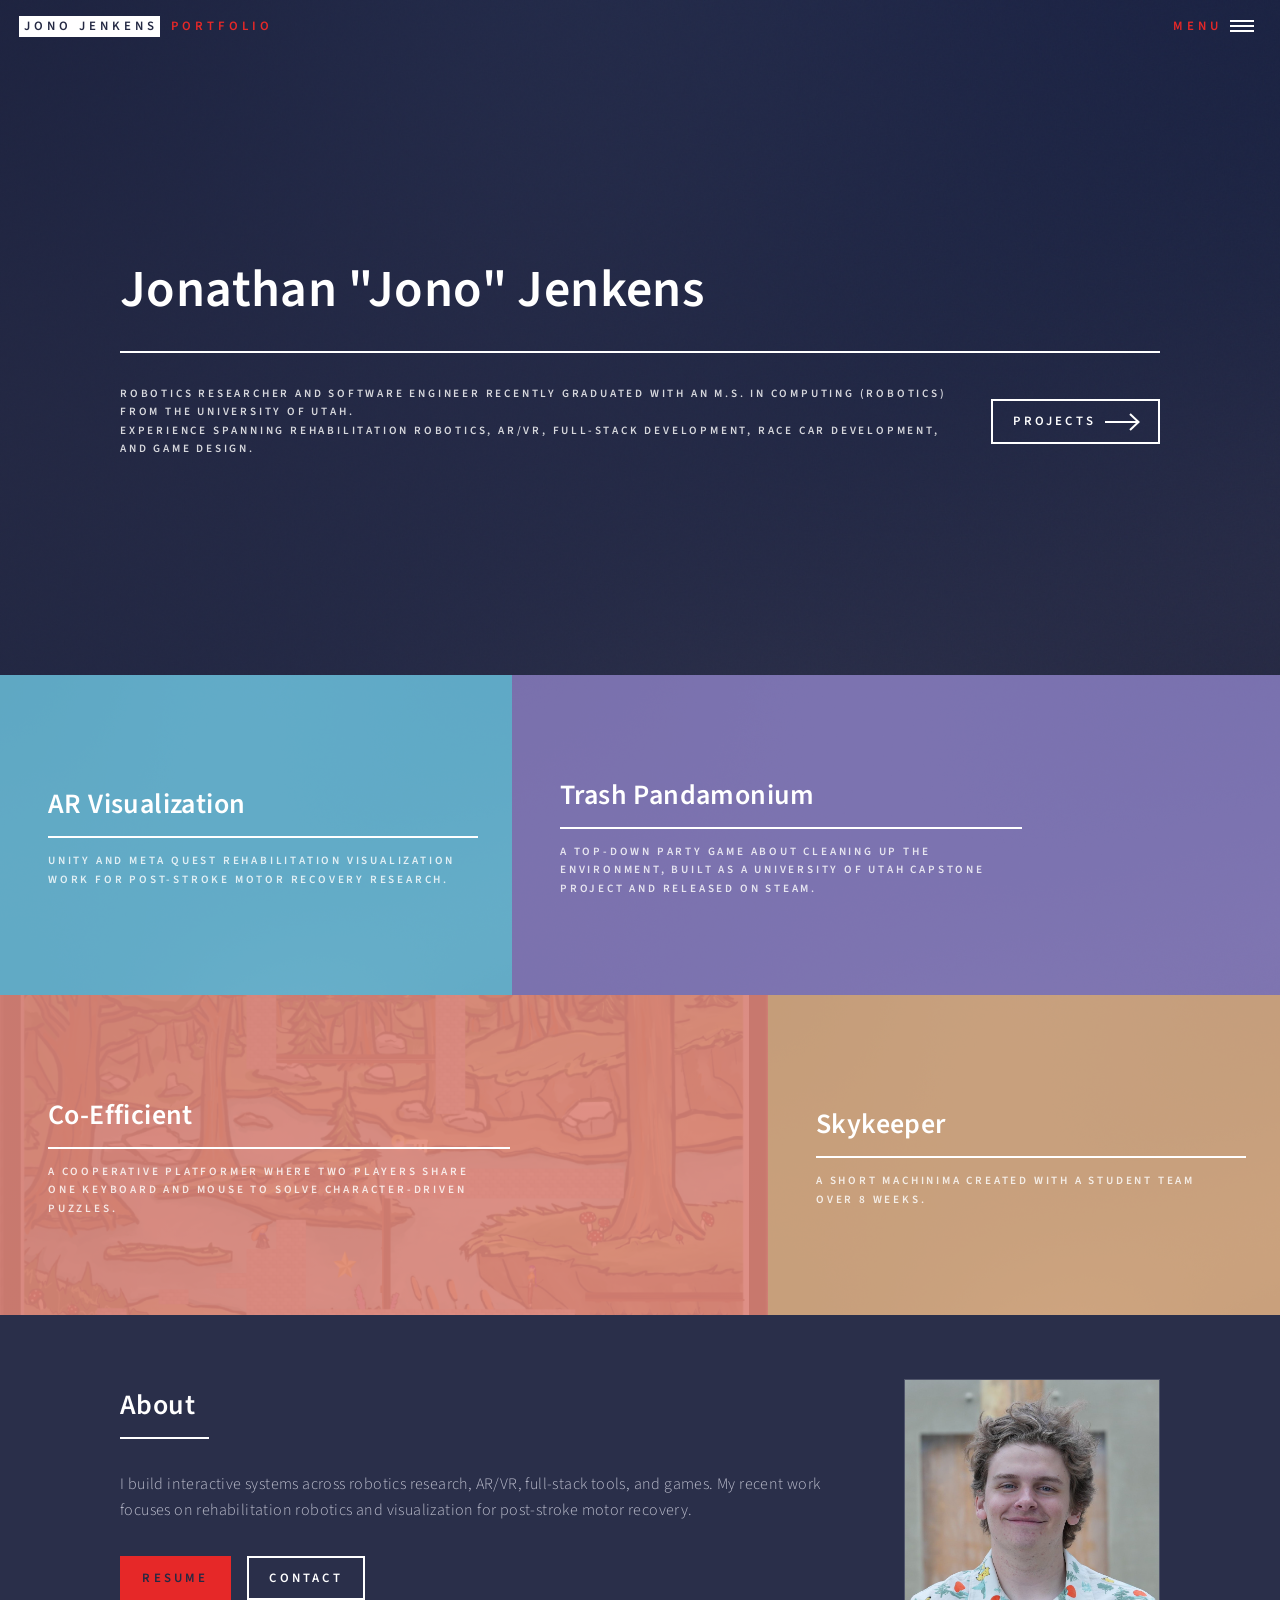
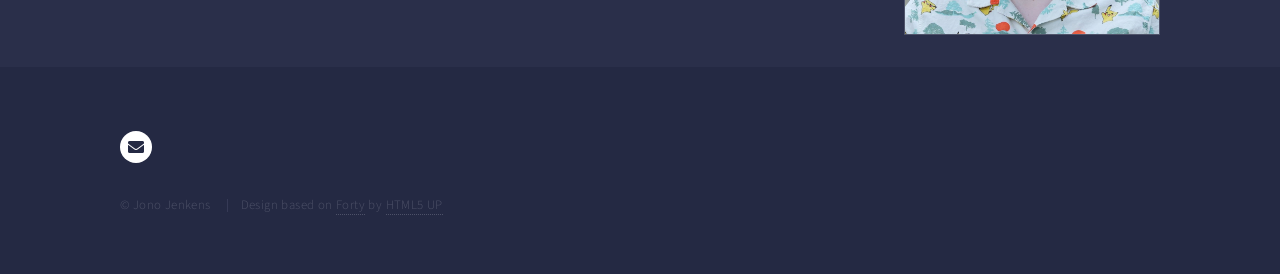
==== commit fd1c92c2: "now it will actually build" ====
--- a/index.html
+++ b/index.html
@@ -28,7 +28,7 @@
                             Experience spanning rehabilitation robotics, AR/VR, full-stack development, race car development, and game design.
                         </p>
                         <ul class="actions">
-                            <li><a href="#one" class="button next scrolly">View Projects</a></li>
+                            <li><a href="#one" class="button next scrolly">Projects</a></li>
                         </ul>
                     </div>
                 </div>
